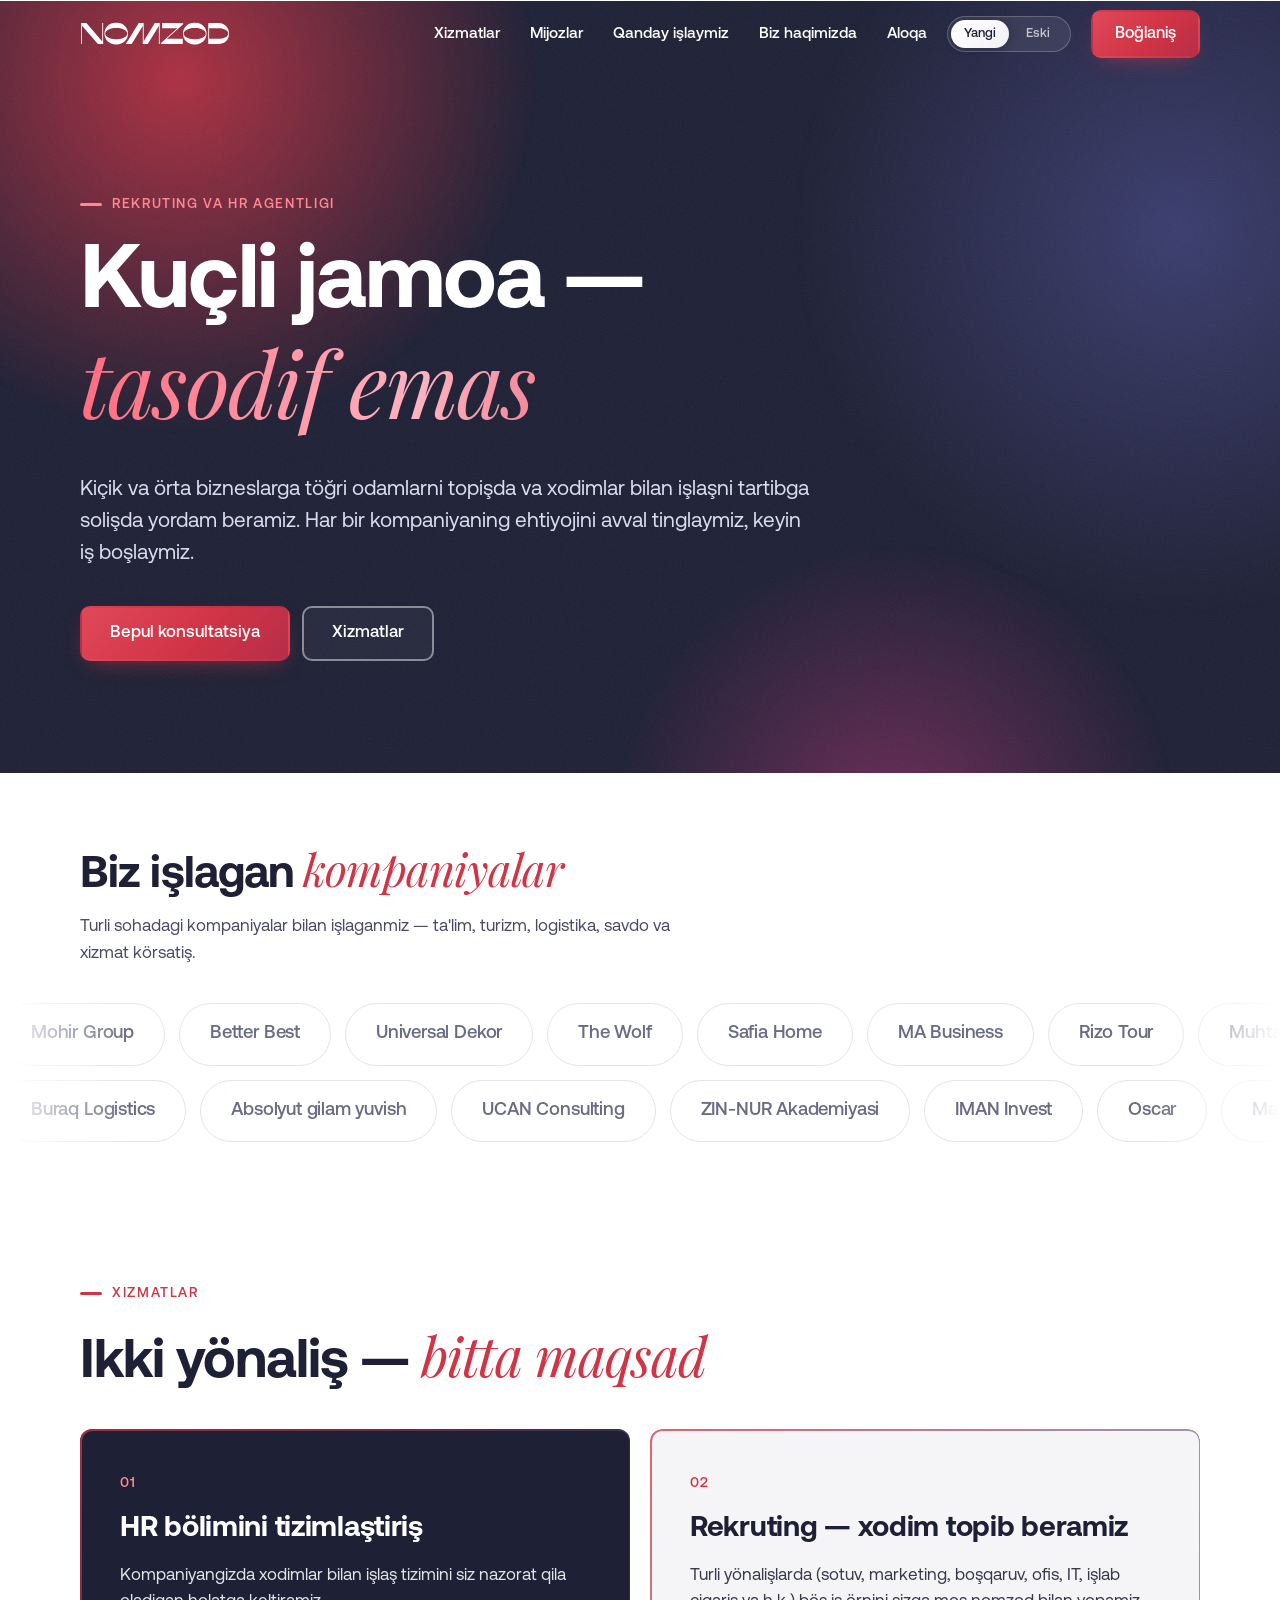
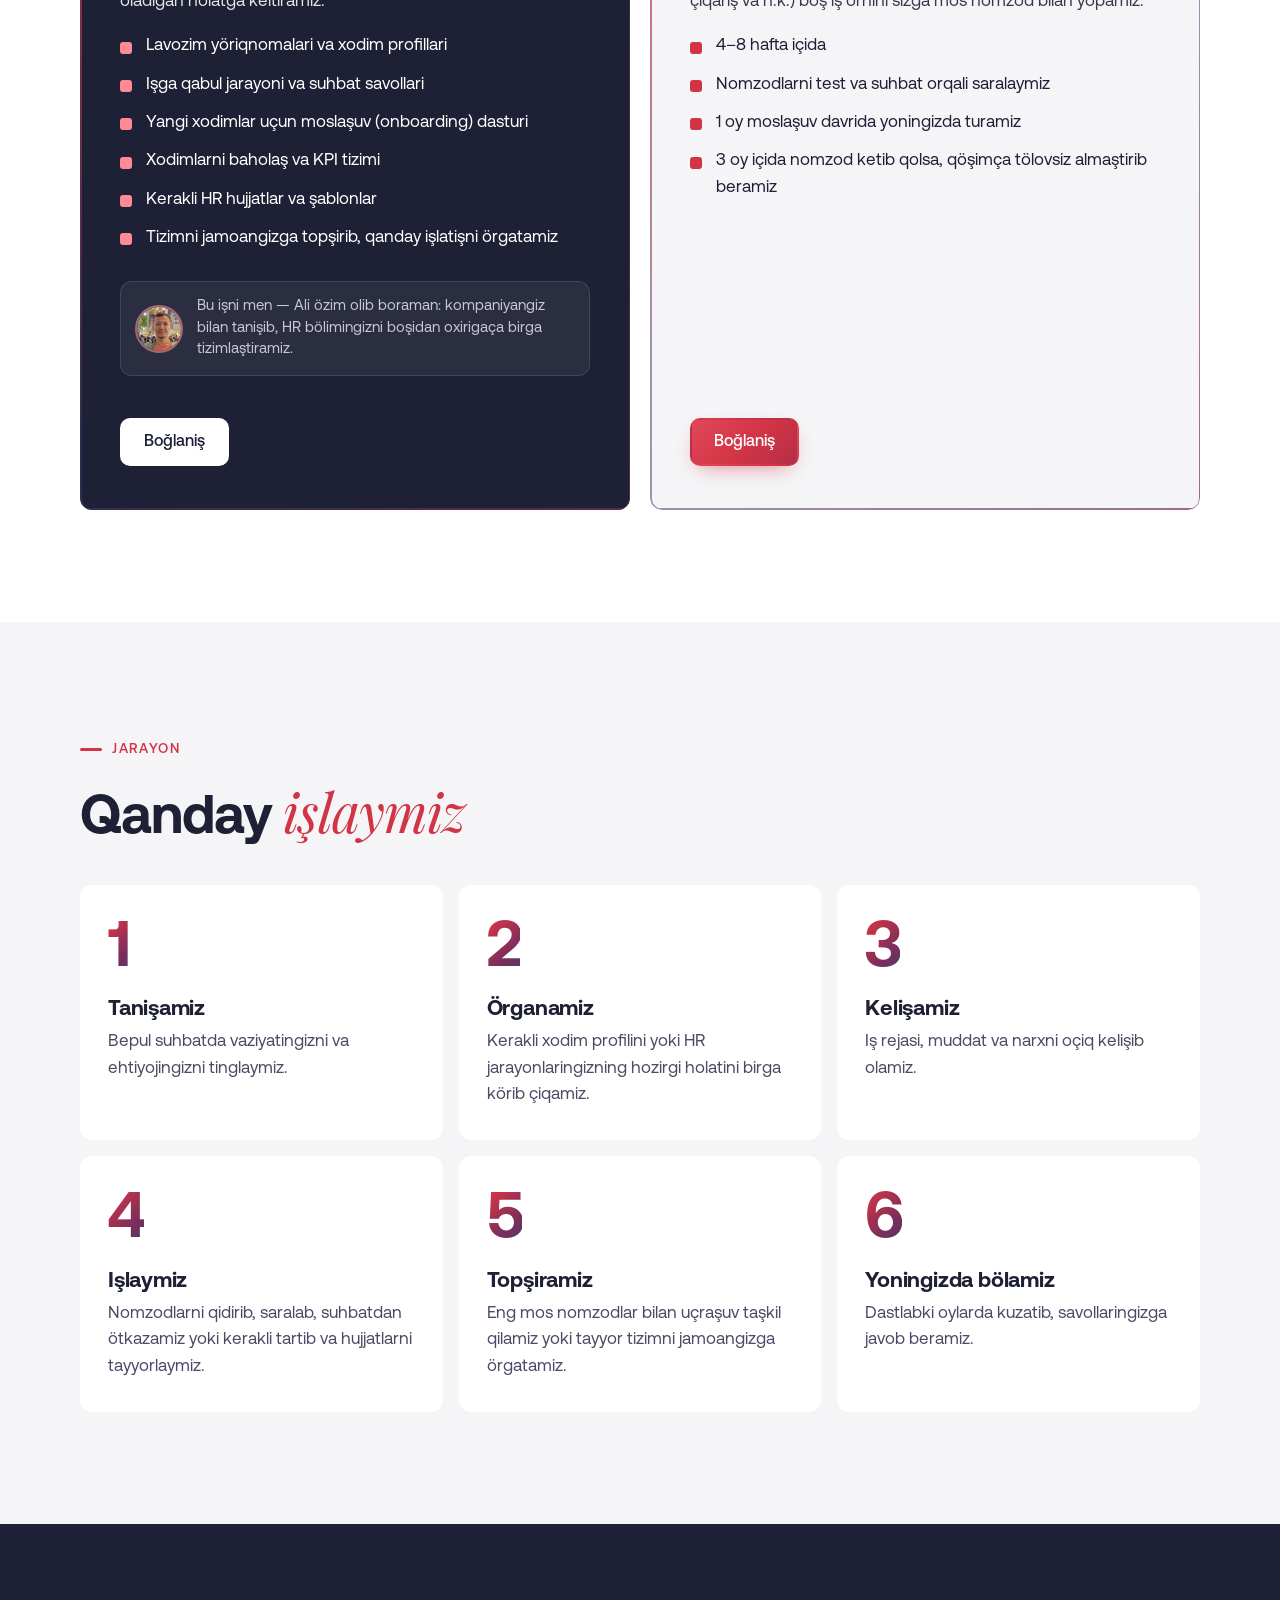
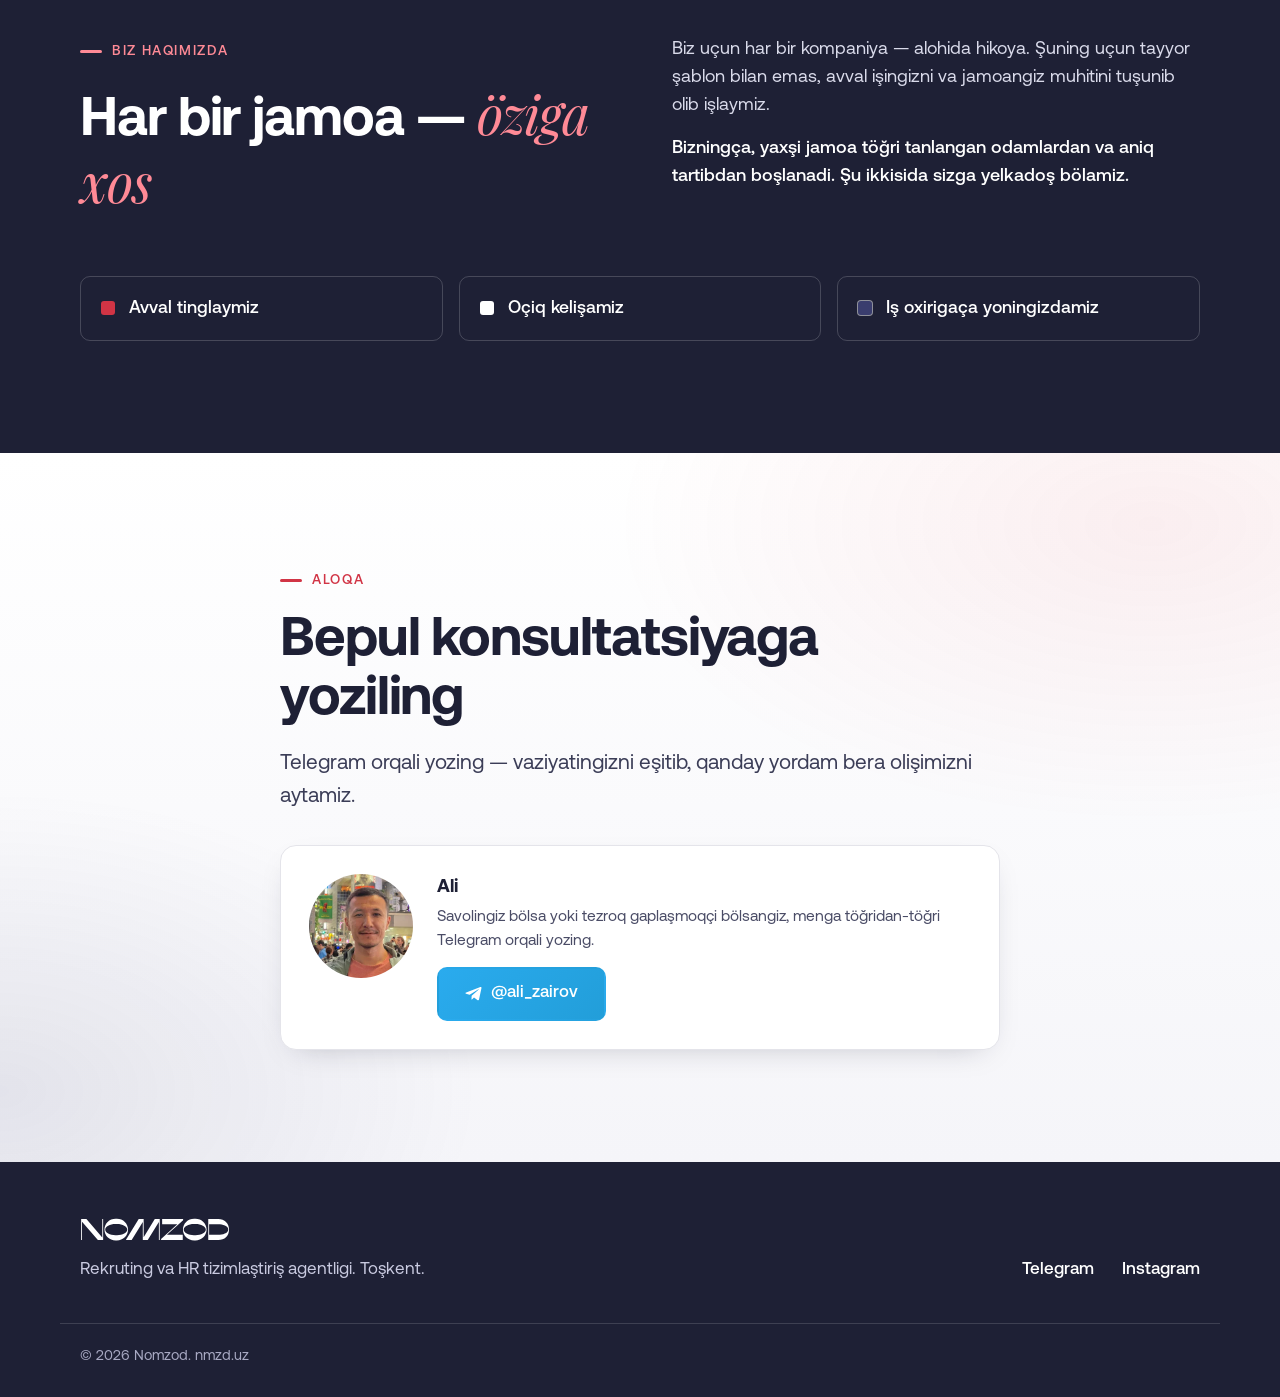
==== Nomzod/index.html @ eed51e8d "Ariza formasini vaqtincha o'chirish, Sheets'dan uzish; aloqa Telegram orqali Co-Authored-By: Claude " ====
<!DOCTYPE html>
<html lang="uz">
<head>
<meta charset="utf-8">
<meta name="viewport" content="width=device-width, initial-scale=1">
<title>Nomzod — Rekruting va HR tizimlashtirish agentligi</title>
<meta name="description" content="Nomzod — Toshkentdagi rekruting va HR agentligi. Kichik va o'rta bizneslarga to'g'ri xodimlarni topishda va HR bo'limini tartibga solishda yordam beramiz.">
<link rel="canonical" href="https://nmzd.uz/">
<meta name="theme-color" content="#1E2035">
<meta property="og:type" content="website">
<meta property="og:locale" content="uz_UZ">
<meta property="og:site_name" content="Nomzod">
<meta property="og:title" content="Nomzod — Rekruting va HR tizimlashtirish agentligi">
<meta property="og:description" content="Kuchli jamoa — tasodif emas. To'g'ri xodimlarni topamiz va HR bo'limingizni tizimlashtiramiz.">
<meta property="og:url" content="https://nmzd.uz/">
<meta property="og:image" content="https://nmzd.uz/assets/og.png">
<meta property="og:image:width" content="1200">
<meta property="og:image:height" content="630">
<meta name="twitter:card" content="summary_large_image">
<meta name="twitter:title" content="Nomzod — Rekruting va HR tizimlashtirish agentligi">
<meta name="twitter:description" content="Kuchli jamoa — tasodif emas. To'g'ri xodimlarni topamiz va HR bo'limingizni tizimlashtiramiz.">
<meta name="twitter:image" content="https://nmzd.uz/assets/og.png">
<link rel="icon" type="image/svg+xml" href="assets/favicon.svg">
<link rel="apple-touch-icon" href="assets/favicon.png">
<link rel="preload" href="assets/fonts/AeonikPro-Regular.woff2" as="font" type="font/woff2" crossorigin>
<link rel="preload" href="assets/fonts/AeonikPro-Bold.woff2" as="font" type="font/woff2" crossorigin>
<link rel="stylesheet" href="assets/style.css?v=9">
<script type="application/ld+json">
{"@context":"https://schema.org","@type":"Organization","name":"Nomzod","url":"https://nmzd.uz","logo":"https://nmzd.uz/assets/favicon.png","description":"Rekruting va HR tizimlashtirish agentligi","sameAs": ["https://www.instagram.com/nomzod.agency", "https://t.me/ali_zairov"],
    "areaServed":{"@type":"City","name":"Toshkent"}}
</script>
</head>
<body>
<a class="skip" href="#asosiy">Asosiy mazmunga o'tish</a>

<header class="header" id="header">
  <div class="container header__in">
    <a class="logo" data-noconv href="#" aria-label="Nomzod — bosh sahifa"><svg viewBox="26 10 498 77" fill="currentColor" role="img" aria-hidden="true"><path d="M32.654 22.0413V83.3945H29.761V13.5615H47.2192L99.8933 74.9148V13.5615H102.786V83.3945H85.3281L32.654 22.0413ZM148.258 12.1649C169.308 12.1649 185.569 28.426 185.569 48.478C185.569 68.6298 169.308 84.891 148.258 84.891H144.467C123.018 84.891 107.057 68.6298 107.057 48.478C107.057 28.426 123.018 12.1649 144.467 12.1649H148.258ZM149.056 67.4327C167.612 67.4327 182.975 58.953 182.975 48.478C182.975 38.1028 167.612 29.6231 149.056 29.6231H143.669C125.014 29.6231 109.65 38.1028 109.65 48.478C109.65 58.953 125.014 67.4327 143.669 67.4327H149.056ZM234.482 83.3945V22.9391L197.571 83.3945H178.117L220.915 13.5615H237.375V73.7177L274.287 13.5615H290.748V83.3945H287.855V22.9391L250.943 83.3945H234.482ZM298.723 13.6613H368.357V17.3525L314.585 65.9363H367.16V83.3945H295.232V79.7034L349.103 31.1195H298.723V13.6613ZM409.025 12.1649C430.075 12.1649 446.336 28.426 446.336 48.478C446.336 68.6298 430.075 84.891 409.025 84.891H405.234C383.785 84.891 367.824 68.6298 367.824 48.478C367.824 28.426 383.785 12.1649 405.234 12.1649H409.025ZM409.823 67.4327C428.379 67.4327 443.742 58.953 443.742 48.478C443.742 38.1028 428.379 29.6231 409.823 29.6231H404.436C385.781 29.6231 370.417 38.1028 370.417 48.478C370.417 58.953 385.781 67.4327 404.436 67.4327H409.823ZM485.158 13.5615C506.008 13.5615 520.872 27.9272 520.872 48.478C520.872 70.5253 506.008 83.3945 485.158 83.3945H451.838V13.5615H485.158ZM454.731 31.0198V65.9363H485.158C499.025 65.9363 518.279 61.3473 518.279 48.3783C518.279 35.6088 499.723 31.0198 485.158 31.0198H454.731Z"/></svg></a>
    <nav class="nav" id="nav" aria-label="Asosiy menyu">
      <a href="#xizmatlar">Xizmatlar</a>
      <a href="#mijozlar">Mijozlar</a>
      <a href="#jarayon">Qanday ishlaymiz</a>
      <a href="#biz-haqimizda">Biz haqimizda</a>
      <a href="#ariza">Aloqa</a>
      <a class="btn btn--red nav__cta" href="#ariza">Bog'lanish</a>
    </nav>
    <button type="button" class="alph" id="alph" data-noconv role="switch" aria-checked="true" aria-label="Yangi alifbo">
      <span class="alph__thumb" aria-hidden="true"></span>
      <span class="alph__opt alph__opt--new">Yangi</span>
      <span class="alph__opt alph__opt--old">Eski</span>
    </button>
    <a class="btn btn--red header__cta" href="#ariza">Bog'lanish</a>
    <button class="burger" data-noconv id="burger" aria-label="Menyuni ochish" aria-expanded="false" aria-controls="nav"><span></span><span></span></button>
  </div>
</header>

<main id="asosiy">
<section class="hero">
  <div class="hero__bg" aria-hidden="true"><i class="blob b1"></i><i class="blob b2"></i><i class="blob b3"></i></div>
  <div class="container hero__in">
    <p class="eyebrow eyebrow--light reveal">Rekruting va HR agentligi</p>
    <h1 class="reveal">Kuchli jamoa — <em>tasodif emas</em></h1>
    <p class="lead reveal">Kichik va o'rta bizneslarga to'g'ri odamlarni topishda va xodimlar bilan ishlashni tartibga solishda yordam beramiz. Har bir kompaniyaning ehtiyojini avval tinglaymiz, keyin ish boshlaymiz.</p>
    <div class="actions reveal">
      <a class="btn btn--red btn--lg" href="#ariza">Bepul konsultatsiya</a>
      <a class="btn btn--ghost btn--lg" href="#xizmatlar">Xizmatlar</a>
    </div>
  </div>
</section>

<section class="clients" id="mijozlar" aria-labelledby="clients-h">
  <div class="container clients__head">
    <h2 id="clients-h" class="reveal">Biz ishlagan <em>kompaniyalar</em></h2>
    <p class="clients__sub reveal">Turli sohadagi kompaniyalar bilan ishlaganmiz — ta'lim, turizm, logistika, savdo va xizmat ko'rsatish.</p>
  </div>
  <div class="marquee" id="marquee" data-noconv>
    <ul class="marquee__row"><li>Mohir Group</li><li>Better Best</li><li>Universal Dekor</li><li>The Wolf</li><li>Safia Home</li><li>MA Business</li><li>Rizo Tour</li><li>Muhtasham Travel</li><li>Risola Travel</li></ul>
    <ul class="marquee__row marquee__row--rev"><li>Buraq Logistics</li><li>Absolyut gilam yuvish</li><li>UCAN Consulting</li><li>ZIN-NUR Akademiyasi</li><li>IMAN Invest</li><li>Oscar</li><li>Maab Academy</li><li>Najot Ta'lim</li></ul>
  </div>
</section>

<section class="section" id="xizmatlar">
  <div class="container">
    <p class="eyebrow reveal">Xizmatlar</p>
    <h2 class="reveal">Ikki yo'nalish — <em>bitta maqsad</em></h2>
    <div class="cards">
      <article class="card card--navy reveal">
        <span class="card__tag">01</span>
        <h3>HR bo'limini tizimlashtirish</h3>
        <p>Kompaniyangizda xodimlar bilan ishlash tizimini siz nazorat qila oladigan holatga keltiramiz.</p>
        <ul class="list">
          <li>Lavozim yo'riqnomalari va xodim profillari</li>
          <li>Ishga qabul jarayoni va suhbat savollari</li>
          <li>Yangi xodimlar uchun moslashuv (onboarding) dasturi</li>
          <li>Xodimlarni baholash va KPI tizimi</li>
          <li>Kerakli HR hujjatlar va shablonlar</li>
          <li>Tizimni jamoangizga topshirib, qanday ishlatishni o'rgatamiz</li>
        </ul>
        <div class="owner">
          <picture><source srcset="assets/ali.webp" type="image/webp"><img src="assets/ali.jpg" alt="Ali" width="48" height="48" loading="lazy"></picture>
          <p>Bu ishni men — Ali o'zim olib boraman: kompaniyangiz bilan tanishib, HR bo'limingizni boshidan oxirigacha birga tizimlashtiramiz.</p>
        </div>
        <a class="btn btn--white" href="#ariza" data-service="HR tizimlashtirish">Bog'lanish</a>
      </article>
      <article class="card reveal">
        <span class="card__tag">02</span>
        <h3>Rekruting — xodim topib beramiz</h3>
        <p>Turli yo'nalishlarda (sotuv, marketing, boshqaruv, ofis, IT, ishlab chiqarish va h.k.) bo'sh ish o'rnini sizga mos nomzod bilan yopamiz.</p>
        <ul class="list">
          <li>4–8 hafta ichida</li>
          <li>Nomzodlarni test va suhbat orqali saralaymiz</li>
          <li>1 oy moslashuv davrida yoningizda turamiz</li>
          <li>3 oy ichida nomzod ketib qolsa, qo'shimcha to'lovsiz almashtirib beramiz</li>
        </ul>
        <a class="btn btn--red" href="#ariza" data-service="Rekruting">Bog'lanish</a>
      </article>
    </div>
  </div>
</section>

<section class="section section--gray" id="jarayon">
  <div class="container">
    <p class="eyebrow reveal">Jarayon</p>
    <h2 class="reveal">Qanday <em>ishlaymiz</em></h2>
    <ol class="steps">
      <li class="reveal"><span class="num">1</span><h3>Tanishamiz</h3><p>Bepul suhbatda vaziyatingizni va ehtiyojingizni tinglaymiz.</p></li>
      <li class="reveal"><span class="num">2</span><h3>O'rganamiz</h3><p>Kerakli xodim profilini yoki HR jarayonlaringizning hozirgi holatini birga ko'rib chiqamiz.</p></li>
      <li class="reveal"><span class="num">3</span><h3>Kelishamiz</h3><p>Ish rejasi, muddat va narxni ochiq kelishib olamiz.</p></li>
      <li class="reveal"><span class="num">4</span><h3>Ishlaymiz</h3><p>Nomzodlarni qidirib, saralab, suhbatdan o'tkazamiz yoki kerakli tartib va hujjatlarni tayyorlaymiz.</p></li>
      <li class="reveal"><span class="num">5</span><h3>Topshiramiz</h3><p>Eng mos nomzodlar bilan uchrashuv tashkil qilamiz yoki tayyor tizimni jamoangizga o'rgatamiz.</p></li>
      <li class="reveal"><span class="num">6</span><h3>Yoningizda bo'lamiz</h3><p>Dastlabki oylarda kuzatib, savollaringizga javob beramiz.</p></li>
    </ol>
  </div>
</section>

<section class="section section--navy" id="biz-haqimizda">
  <div class="container about">
    <div>
      <p class="eyebrow eyebrow--light reveal">Biz haqimizda</p>
      <h2 class="reveal">Har bir jamoa — <em>o'ziga xos</em></h2>
    </div>
    <div class="about__text reveal">
      <p>Biz uchun har bir kompaniya — alohida hikoya. Shuning uchun tayyor shablon bilan emas, avval ishingizni va jamoangiz muhitini tushunib olib ishlaymiz.</p>
      <p>Bizningcha, yaxshi jamoa to'g'ri tanlangan odamlardan va aniq tartibdan boshlanadi. Shu ikkisida sizga yelkadosh bo'lamiz.</p>
    </div>
    <ul class="points">
      <li class="reveal"><span></span>Avval tinglaymiz</li>
      <li class="reveal"><span></span>Ochiq kelishamiz</li>
      <li class="reveal"><span></span>Ish oxirigacha yoningizdamiz</li>
    </ul>
  </div>
</section>

<section class="section" id="ariza">
  <div class="container form-wrap form-wrap--tg">
    <div class="form-intro reveal">
      <p class="eyebrow">Aloqa</p>
      <h2>Bepul konsultatsiyaga yoziling</h2>
      <p class="lead">Telegram orqali yozing — vaziyatingizni eshitib, qanday yordam bera olishimizni aytamiz.</p>
      <div class="contact-card">
        <picture><source srcset="assets/ali.webp" type="image/webp"><img src="assets/ali.jpg" alt="Ali" width="88" height="88" loading="lazy"></picture>
        <div>
          <p class="contact-card__name">Ali</p>
          <p class="contact-card__text">Savolingiz bo'lsa yoki tezroq gaplashmoqchi bo'lsangiz, menga to'g'ridan-to'g'ri Telegram orqali yozing.</p>
          <a class="btn btn--tg" href="https://t.me/ali_zairov" target="_blank" rel="noopener"><svg viewBox="0 0 24 24" width="18" height="18" aria-hidden="true" fill="currentColor"><path d="M21.9 4.3 18.7 19.4c-.2 1.1-.9 1.3-1.8.8l-4.9-3.6-2.4 2.3c-.3.3-.5.5-1 .5l.3-5 9.1-8.2c.4-.4-.1-.6-.6-.2L6.2 13 1.4 11.5c-1-.3-1.1-1 .2-1.5L20.5 2.8c.9-.3 1.7.2 1.4 1.5Z"/></svg><span data-noconv>@ali_zairov</span></a>
        </div>
      </div>
    </div>
    <!-- Ariza formasi vaqtincha o'chirilgan (keyin qayta yoqiladi: hidden ni olib tashlang) -->
    <div class="form-card reveal" hidden>
      <form id="form" novalidate>
        <div class="field">
          <label for="f-name">Ismingiz <span aria-hidden="true">*</span></label>
          <input id="f-name" name="name" type="text" autocomplete="name" required>
          <small class="err" data-for="name"></small>
        </div>
        <div class="field">
          <label for="f-phone">Telefon raqam <span aria-hidden="true">*</span></label>
          <input id="f-phone" name="phone" type="tel" inputmode="tel" autocomplete="tel" value="+998 " required>
          <small class="err" data-for="phone"></small>
        </div>
        <div class="field">
          <label for="f-company">Kompaniya nomi</label>
          <input id="f-company" name="company" type="text" autocomplete="organization">
        </div>
        <fieldset class="field pills">
          <legend>Xizmat turi</legend>
          <label><input type="radio" name="service" value="HR tizimlashtirish" checked><span>HR tizimlashtirish</span></label>
          <label><input type="radio" name="service" value="Rekruting"><span>Rekruting</span></label>
          <label><input type="radio" name="service" value="Ikkalasi"><span>Ikkalasi</span></label>
        </fieldset>
        <div class="field">
          <label for="f-comment">Izoh</label>
          <textarea id="f-comment" name="comment" rows="4" placeholder="Qanday xodim kerak yoki qaysi HR masala bor?"></textarea>
        </div>
        <div class="hp" aria-hidden="true"><label>Website <input type="text" name="website" tabindex="-1" autocomplete="off"></label></div>
        <button class="btn btn--red btn--lg btn--block" type="submit" id="submit"><span class="btn__t">Ariza yuborish</span><span class="spinner" aria-hidden="true"></span></button>
        <p class="form-error" id="form-error" role="alert" hidden>Xatolik yuz berdi. Iltimos, qayta urinib ko'ring.</p>
        <p class="note">Tugmani bosish orqali ma'lumotlaringizni qayta ishlashga rozilik bildirasiz.</p>
      </form>
      <div class="success" id="success" hidden tabindex="-1">
        <div class="success__ico" aria-hidden="true"><svg viewBox="0 0 24 24" width="28" height="28" fill="none" stroke="currentColor" stroke-width="3" stroke-linecap="round" stroke-linejoin="round"><path d="M5 12.5l4.5 4.5L19 7.5"/></svg></div>
        <h3>Rahmat!</h3>
        <p>Arizangiz qabul qilindi. Tez orada bog'lanamiz.</p>
      </div>
    </div>
  </div>
</section>
</main>

<footer class="footer">
  <div class="container footer__in">
    <div class="footer__brand">
      <a class="logo logo--white" href="#" aria-label="Nomzod"><svg viewBox="26 10 498 77" fill="currentColor" role="img" aria-hidden="true"><path d="M32.654 22.0413V83.3945H29.761V13.5615H47.2192L99.8933 74.9148V13.5615H102.786V83.3945H85.3281L32.654 22.0413ZM148.258 12.1649C169.308 12.1649 185.569 28.426 185.569 48.478C185.569 68.6298 169.308 84.891 148.258 84.891H144.467C123.018 84.891 107.057 68.6298 107.057 48.478C107.057 28.426 123.018 12.1649 144.467 12.1649H148.258ZM149.056 67.4327C167.612 67.4327 182.975 58.953 182.975 48.478C182.975 38.1028 167.612 29.6231 149.056 29.6231H143.669C125.014 29.6231 109.65 38.1028 109.65 48.478C109.65 58.953 125.014 67.4327 143.669 67.4327H149.056ZM234.482 83.3945V22.9391L197.571 83.3945H178.117L220.915 13.5615H237.375V73.7177L274.287 13.5615H290.748V83.3945H287.855V22.9391L250.943 83.3945H234.482ZM298.723 13.6613H368.357V17.3525L314.585 65.9363H367.16V83.3945H295.232V79.7034L349.103 31.1195H298.723V13.6613ZM409.025 12.1649C430.075 12.1649 446.336 28.426 446.336 48.478C446.336 68.6298 430.075 84.891 409.025 84.891H405.234C383.785 84.891 367.824 68.6298 367.824 48.478C367.824 28.426 383.785 12.1649 405.234 12.1649H409.025ZM409.823 67.4327C428.379 67.4327 443.742 58.953 443.742 48.478C443.742 38.1028 428.379 29.6231 409.823 29.6231H404.436C385.781 29.6231 370.417 38.1028 370.417 48.478C370.417 58.953 385.781 67.4327 404.436 67.4327H409.823ZM485.158 13.5615C506.008 13.5615 520.872 27.9272 520.872 48.478C520.872 70.5253 506.008 83.3945 485.158 83.3945H451.838V13.5615H485.158ZM454.731 31.0198V65.9363H485.158C499.025 65.9363 518.279 61.3473 518.279 48.3783C518.279 35.6088 499.723 31.0198 485.158 31.0198H454.731Z"/></svg></a>
      <p>Rekruting va HR tizimlashtirish agentligi. Toshkent.</p>
    </div>
    <div class="footer__links">
      <a href="https://t.me/ali_zairov" target="_blank" rel="noopener">Telegram</a>
      <a href="https://www.instagram.com/nomzod.agency" target="_blank" rel="noopener">Instagram</a>
    </div>
  </div>
  <div class="container footer__bot">© 2026 Nomzod. nmzd.uz</div>
</footer>

<script src="assets/config.js?v=9" defer></script>
<script src="assets/main.js?v=9" defer></script>
<script src="assets/alphabet.js?v=9" defer></script>
</body>
</html>
---- Nomzod/assets/style.css ----
@font-face{font-family:"Aeonik";src:url(fonts/AeonikPro-Regular.woff2) format("woff2");font-weight:400;font-style:normal;font-display:swap}
@font-face{font-family:"Aeonik";src:url(fonts/AeonikPro-Medium.woff2) format("woff2");font-weight:500;font-style:normal;font-display:swap}
@font-face{font-family:"Aeonik";src:url(fonts/AeonikPro-Bold.woff2) format("woff2");font-weight:700;font-style:normal;font-display:swap}
@font-face{font-family:"Playfair Display";src:url(fonts/PlayfairDisplay-Italic.woff2) format("woff2");font-weight:400 900;font-style:italic;font-display:swap}

:root{--red:#D13445;--red-d:#B33746;--navy:#1E2035;--indigo:#3A3D6E;--gray:#F5F5F7;--line:#E4E4EA;--r:10px;--hh:68px}
*,*::before,*::after{box-sizing:border-box}
html{scroll-behavior:smooth;scroll-padding-top:calc(var(--hh) + 12px);-webkit-text-size-adjust:100%}
body{margin:0;font-family:"Aeonik",system-ui,-apple-system,"Segoe UI",Roboto,sans-serif;font-size:17px;line-height:1.55;color:var(--navy);background:#fff;overflow-x:hidden}
img,svg{display:block;max-width:100%}
a{color:inherit}
h1,h2,h3{margin:0;line-height:1.08;letter-spacing:-.02em;font-weight:700}
h1{font-size:clamp(2.6rem,9vw,5.6rem)}
h2{font-size:clamp(2rem,5.5vw,3.4rem);margin-bottom:2.2rem}
h3{font-size:1.35rem;letter-spacing:-.01em}
em{font-family:"Playfair Display",Georgia,serif;font-style:italic;font-weight:400;color:var(--red)}
p{margin:0}
:focus-visible{outline:3px solid var(--indigo);outline-offset:3px;border-radius:4px}
.section--navy :focus-visible,.footer :focus-visible,.card--navy :focus-visible{outline-color:#fff}
.container{width:100%;max-width:1160px;margin:0 auto;padding:0 20px}
.skip{position:absolute;left:-999px;top:8px;background:var(--navy);color:#fff;padding:8px 14px;border-radius:8px;z-index:100}
.skip:focus{left:8px}

/* buttons */
.btn{display:inline-flex;align-items:center;justify-content:center;gap:8px;font:inherit;font-weight:500;font-size:1rem;line-height:1;padding:14px 22px;border-radius:var(--r);border:2px solid transparent;cursor:pointer;text-decoration:none;transition:background .2s,color .2s,border-color .2s,transform .2s}
.btn:active{transform:translateY(1px)}
.btn{position:relative;overflow:hidden;isolation:isolate}
.btn::after{content:"";position:absolute;inset:0;z-index:-1;background:linear-gradient(105deg,transparent 35%,rgba(255,255,255,.28) 50%,transparent 65%);transform:translateX(-120%);transition:transform .8s ease}
.btn:hover::after{transform:translateX(120%)}
.btn--red{background:linear-gradient(135deg,#E0485A,var(--red) 55%,#B52E49);color:#fff;box-shadow:0 8px 22px -10px rgba(209,52,69,.7)}.btn--red:hover{background:linear-gradient(135deg,#D13445,var(--red-d) 60%,#A02844)}
.btn--ghost{border-color:rgba(255,255,255,.45);color:#fff;background:rgba(255,255,255,.04)}.btn--ghost:hover{background:#fff;color:var(--navy);border-color:#fff}
.btn--outline{border-color:var(--navy);color:var(--navy);background:transparent}.btn--outline:hover{background:var(--navy);color:#fff}
.btn--white{background:#fff;color:var(--navy)}.btn--white:hover{background:var(--gray)}
.btn--lg{padding:17px 28px;font-size:1.05rem}
.btn--block{width:100%}

/* header */
.header{position:sticky;top:0;z-index:50;margin-bottom:calc(var(--hh) * -1);background:transparent;border-bottom:1px solid transparent;transition:background .3s,border-color .3s,box-shadow .3s}
.header.is-stuck{background:rgba(255,255,255,.92);backdrop-filter:blur(12px);-webkit-backdrop-filter:blur(12px);border-color:var(--line)}
.header__in{height:var(--hh);display:flex;align-items:center;gap:20px}
.logo{display:block;color:#fff;width:132px;flex:none;transition:color .3s}
.header.is-stuck .logo{color:var(--navy)}
.logo--white{color:#fff}
.logo svg{width:100%;height:auto}
.nav{position:absolute;top:var(--hh);left:0;right:0;background:#fff;border-bottom:1px solid var(--line);padding:8px 20px 20px;display:none;flex-direction:column;color:var(--navy)}
.nav.open{display:flex}
.nav a:not(.btn){padding:14px 0;text-decoration:none;font-weight:500;border-bottom:1px solid var(--line)}
.nav a:not(.btn):hover{color:var(--red)}
.nav__cta{margin-top:16px}
.header__cta{display:none;margin-left:auto}
.burger{margin-left:auto;width:44px;height:44px;border:0;background:none;cursor:pointer;position:relative;border-radius:8px}
.burger span{position:absolute;left:11px;right:11px;height:2px;background:#fff;transition:transform .25s,top .25s,background .3s}
.header.is-stuck .burger span,.header.menu-open .burger span{background:var(--navy)}
.header.menu-open{background:#fff}
.header.menu-open .logo{color:var(--navy)}
.burger span:first-child{top:18px}.burger span:last-child{top:25px}
.burger[aria-expanded=true] span:first-child{top:21px;transform:rotate(45deg)}
.burger[aria-expanded=true] span:last-child{top:21px;transform:rotate(-45deg)}
@media(min-width:960px){
  .logo{width:150px}
  .burger{display:none}
  .nav{position:static;display:flex;flex-direction:row;align-items:center;gap:30px;margin-left:auto;padding:0;border:0;background:none;color:#fff;transition:color .3s}
  .header.is-stuck .nav{color:var(--navy)}
  .nav a:not(.btn){padding:6px 0;border:0;font-size:.97rem}
  .nav a:not(.btn):hover{color:#FF8A96}
  .header.is-stuck .nav a:not(.btn):hover{color:var(--red)}
  .nav__cta{display:none}
  .header__cta{display:inline-flex}
  .header__cta{margin-left:0}
}
@media(max-width:959px){.header__cta{display:none}}

/* hero */
.hero{position:relative;overflow:hidden;background:var(--navy);color:#fff;padding:calc(var(--hh) + 72px) 0 80px}
.hero::after{content:"";position:absolute;inset:0;z-index:1;pointer-events:none;opacity:.07;background-image:url("data:image/svg+xml,%3Csvg xmlns='http://www.w3.org/2000/svg' width='220' height='220'%3E%3Cfilter id='n'%3E%3CfeTurbulence type='fractalNoise' baseFrequency='.85' numOctaves='2' stitchTiles='stitch'/%3E%3C/filter%3E%3Crect width='100%25' height='100%25' filter='url(%23n)'/%3E%3C/svg%3E")}
.hero__bg{position:absolute;inset:0;z-index:0;overflow:hidden}
.blob{position:absolute;border-radius:50%;opacity:.75;will-change:transform;background:radial-gradient(closest-side,var(--c) 0%,color-mix(in srgb,var(--c) 55%,transparent) 45%,transparent 100%)}
.b1{width:56vmax;height:56vmax;left:-14vmax;top:-22vmax;--c:#D13445;opacity:.8;animation:drift1 24s ease-in-out infinite alternate}
.b2{width:60vmax;height:60vmax;right:-22vmax;top:-12vmax;--c:#3A3D6E;opacity:1;animation:drift2 28s ease-in-out infinite alternate}
.b3{width:44vmax;height:44vmax;right:8vmax;bottom:-26vmax;--c:#7A2E5C;opacity:.85;animation:drift3 30s ease-in-out infinite alternate}
@keyframes drift1{to{transform:translate(18vmax,12vmax) scale(1.15)}}
@keyframes drift2{to{transform:translate(-14vmax,16vmax) scale(.9)}}
@keyframes drift3{to{transform:translate(-20vmax,-8vmax) scale(1.2)}}
.hero__in{position:relative;z-index:2;max-width:1160px}
.eyebrow{display:inline-flex;align-items:center;gap:10px;font-size:.85rem;font-weight:500;letter-spacing:.12em;text-transform:uppercase;color:var(--red);margin-bottom:22px}
.eyebrow::before{content:"";width:22px;height:3px;background:currentColor;border-radius:2px}
.eyebrow--light{color:#FF8A96}
.hero h1{max-width:12ch;margin-bottom:28px}
.hero em{background:linear-gradient(100deg,#FF6B7D 0%,#FFB3C1 30%,#E0485A 55%,#FF8FA3 80%,#FF6B7D 100%);background-size:250% 100%;-webkit-background-clip:text;background-clip:text;-webkit-text-fill-color:transparent;color:#FF6B7D;animation:shimmer 14s linear infinite;padding-right:.08em}
@keyframes shimmer{to{background-position:-250% 0}}
.lead{font-size:clamp(1.05rem,2.4vw,1.3rem);line-height:1.55;max-width:46rem;color:#3b3d57}
.hero .lead{color:#dcdcee}
.actions{display:flex;flex-wrap:wrap;gap:12px;margin-top:36px}
@media(min-width:960px){.hero{padding:calc(var(--hh) + 120px) 0 112px}.hero h1{max-width:14ch}}

/* clients */
.clients{padding:72px 0 24px;overflow:hidden}
.clients__head h2{margin-bottom:14px;font-size:clamp(1.8rem,4.5vw,2.8rem)}
.clients__sub{max-width:40rem;color:#4a4c66;margin-bottom:36px}
.marquee{display:grid;gap:14px;-webkit-mask-image:linear-gradient(90deg,transparent,#000 10%,#000 90%,transparent);mask-image:linear-gradient(90deg,transparent,#000 10%,#000 90%,transparent)}
.marquee__row{list-style:none;margin:0;padding:0;display:flex;width:max-content;animation:marquee 60s linear infinite}
.marquee__row--rev{animation-direction:reverse;animation-duration:70s}
.marquee:hover .marquee__row{animation-play-state:paused}
.marquee__row li{flex:none;margin-right:14px;padding:16px 30px;border:1px solid var(--line);border-radius:999px;font-weight:500;font-size:1.15rem;letter-spacing:-.01em;color:#6a6c86;white-space:nowrap;background:#fff;transition:color .25s,border-color .25s}
.marquee__row li:hover{color:var(--navy);border-color:#C9CAD6}
@keyframes marquee{to{transform:translateX(-50%)}}
@media(prefers-reduced-motion:reduce){
  .marquee{-webkit-mask-image:none;mask-image:none}
  .marquee__row{width:auto;flex-wrap:wrap;animation:none;gap:10px 0}
  .marquee__row li[aria-hidden]{display:none}
}

/* sections */
.section{padding:72px 0}
.section--gray{background:var(--gray)}
.section--navy{background:var(--navy);color:#fff}
@media(min-width:960px){.section{padding:112px 0}}

/* cards */
.cards{display:grid;gap:16px}
.card{position:relative;background:var(--gray);border-radius:12px;padding:28px 24px;display:flex;flex-direction:column;gap:18px;isolation:isolate;overflow:hidden}
.card::before{content:"";position:absolute;inset:0;border-radius:inherit;padding:1.5px;background:linear-gradient(135deg,rgba(209,52,69,.75),rgba(58,61,110,.5) 50%,rgba(122,46,92,.7));-webkit-mask:linear-gradient(#000 0 0) content-box,linear-gradient(#000 0 0);-webkit-mask-composite:xor;mask:linear-gradient(#000 0 0) content-box exclude,linear-gradient(#000 0 0);pointer-events:none;z-index:-1}
.card::after{content:"";position:absolute;inset:0;z-index:-1;pointer-events:none;opacity:0;transition:opacity .4s;background:radial-gradient(420px circle at var(--mx,50%) var(--my,50%),rgba(209,52,69,.14),transparent 60%)}
.card--navy::after{background:radial-gradient(420px circle at var(--mx,50%) var(--my,50%),rgba(255,138,150,.2),transparent 60%)}
.card:hover::after{opacity:1}
.card--navy{background:var(--navy);color:#fff}
.card__tag{font-size:.9rem;font-weight:500;color:var(--red);letter-spacing:.1em}
.card--navy .card__tag{color:#FF8A96}
.card p{color:inherit;opacity:.88}
.list{list-style:none;margin:0 0 8px;padding:0;display:grid;gap:12px}
.list li{position:relative;padding-left:26px}
.list li::before{content:"";position:absolute;left:0;top:.5em;width:12px;height:12px;border-radius:3px;background:var(--red)}
.card--navy .list li::before{background:#FF8A96}
.card .btn{align-self:flex-start;margin-top:auto}
@media(min-width:960px){.cards{grid-template-columns:1fr 1fr;gap:20px}.card{padding:44px 40px}.card h3{font-size:1.8rem}}

/* steps */
.steps{list-style:none;margin:0;padding:0;display:grid;gap:12px}
.steps li{background:#fff;border-radius:12px;padding:26px 24px}
.num{display:block;font-size:4rem;line-height:1.05;font-weight:700;letter-spacing:-.04em;color:var(--red);background:linear-gradient(135deg,#D13445 10%,#7A2E5C 60%,#3A3D6E 100%);-webkit-background-clip:text;background-clip:text;-webkit-text-fill-color:transparent;margin-bottom:14px;width:max-content}
.steps h3{margin-bottom:8px}
.steps p{color:#4a4c66}
@media(min-width:700px){.steps{grid-template-columns:1fr 1fr}}
@media(min-width:960px){.steps{grid-template-columns:repeat(3,1fr);gap:16px}.steps li{padding:32px 28px}}

/* about */
.about{display:grid;gap:28px}
.about h2{margin-bottom:0}
.section--navy em{color:#FF8A96}
.about__text{display:grid;gap:16px;font-size:1.12rem;color:#d9daea}
.about__text p:last-child{color:#fff;font-weight:500}
.points{list-style:none;margin:12px 0 0;padding:0;display:grid;gap:10px}
.points li{display:flex;align-items:center;gap:14px;padding:18px 20px;border:1px solid rgba(255,255,255,.18);border-radius:var(--r);font-weight:500;font-size:1.1rem}
.points span{width:14px;height:14px;border-radius:3px;background:var(--red);flex:none}
.points li:nth-child(2) span{background:#fff}
.points li:nth-child(3) span{background:var(--indigo);box-shadow:0 0 0 1px rgba(255,255,255,.5)}
@media(min-width:960px){
  .about{grid-template-columns:1fr 1fr;gap:32px 64px;align-items:start}
  .points{grid-column:1/-1;grid-template-columns:repeat(3,1fr);gap:16px;margin-top:24px}
}

/* form */
.section#ariza{background:radial-gradient(900px 500px at 90% 10%,rgba(209,52,69,.08),transparent 60%),radial-gradient(800px 500px at 0% 90%,rgba(58,61,110,.1),transparent 60%),linear-gradient(180deg,#fff,#F5F5F9)}
.form-wrap{display:grid;gap:36px}
.form-intro h2{margin-bottom:18px}
.form-card{background:#fff;border:1px solid var(--line);border-radius:12px;padding:24px 20px;box-shadow:0 18px 50px -24px rgba(30,32,53,.25)}
.field{display:grid;gap:7px;margin:0 0 18px;border:0;padding:0;min-width:0}
.field label,.field legend{font-weight:500;font-size:.95rem;padding:0}
.field label span{color:var(--red)}
input[type=text],input[type=tel],textarea{width:100%;font:inherit;font-size:1rem;color:var(--navy);padding:14px 14px;border:1.5px solid #C9CAD6;border-radius:var(--r);background:#fff;transition:border-color .2s,box-shadow .2s}
textarea{resize:vertical;min-height:110px}
input::placeholder,textarea::placeholder{color:#757790}
input[type=text]:focus,input[type=tel]:focus,textarea:focus{outline:none;border-color:var(--indigo);box-shadow:0 0 0 3px rgba(58,61,110,.2)}
.field.invalid input{border-color:var(--red)}
.err{color:#B02A3A;font-size:.85rem;min-height:0}
.err:empty{display:none}
.pills{display:flex;flex-wrap:wrap;gap:8px}
.pills legend{width:100%;margin-bottom:7px;float:none}
.pills label{position:relative;display:block}
.pills input{position:absolute;opacity:0;inset:0;width:100%;height:100%;margin:0;cursor:pointer}
.pills span{display:block;padding:11px 18px;border:1.5px solid #C9CAD6;border-radius:999px;font-size:.95rem;transition:all .2s;color:var(--navy);font-weight:400}
.pills label span{color:var(--navy)}
.pills input:checked+span{background:var(--navy);border-color:var(--navy);color:#fff!important}
.pills input:focus-visible+span{outline:3px solid var(--indigo);outline-offset:2px}
.hp{position:absolute;left:-9999px;width:1px;height:1px;overflow:hidden}
.note{font-size:.85rem;color:#5d5f78;margin-top:14px;line-height:1.45}
.form-error{margin-top:14px;color:#B02A3A;font-weight:500}
.btn[disabled]{opacity:.85;cursor:progress}
.spinner{display:none;width:18px;height:18px;border:2.5px solid rgba(255,255,255,.4);border-top-color:#fff;border-radius:50%;animation:spin .7s linear infinite}
.is-loading .spinner{display:block}
@keyframes spin{to{transform:rotate(360deg)}}
.success{text-align:center;padding:36px 8px}
.success:focus{outline:none}
.success__ico{width:64px;height:64px;border-radius:50%;background:var(--red);color:#fff;display:grid;place-items:center;margin:0 auto 20px}
.success h3{font-size:2rem;margin-bottom:8px}
@media(min-width:960px){.form-wrap{grid-template-columns:1fr 1.1fr;gap:72px;align-items:start}.form-card{padding:40px}}

/* footer */
.footer{background:var(--navy);color:#fff;padding:56px 0 28px}
.footer__in{display:grid;gap:28px}
.footer__brand{display:grid;gap:16px}
.footer .logo{width:150px}
.footer__brand p{color:#c9cae0}
.footer__links{display:flex;flex-wrap:wrap;gap:12px 28px;align-items:center}
.footer__links a{text-decoration:none;font-weight:500}
.footer__links a:hover{color:#FF8A96}
.phone{color:#c9cae0}
.footer__bot{margin-top:40px;padding-top:22px;border-top:1px solid rgba(255,255,255,.14);color:#a9aac4;font-size:.9rem}
@media(min-width:960px){.footer__in{grid-template-columns:1fr auto;align-items:end}}

/* reveal */
.js .reveal{opacity:0;transform:translateY(22px);transition:opacity .7s ease,transform .7s ease}
.js .reveal.in{opacity:1;transform:none}
@media(prefers-reduced-motion:reduce){
  html{scroll-behavior:auto}
  .js .reveal{opacity:1;transform:none;transition:none}
  .blob,.hero em,.btn::after{animation:none!important}
  .hero em{background-position:0 0}
  .btn::after{transition:none}
}

/* alifbo switch */
.alph{--w:58px;position:relative;display:inline-grid;grid-template-columns:var(--w) var(--w);align-items:center;flex:none;margin-left:auto;height:36px;padding:3px;border-radius:999px;border:1px solid rgba(255,255,255,.22);background:rgba(255,255,255,.08);backdrop-filter:blur(8px);-webkit-backdrop-filter:blur(8px);cursor:pointer;font:inherit;transition:border-color .3s,background .3s}
.alph__thumb{position:absolute;top:3px;left:3px;width:var(--w);height:28px;border-radius:999px;background:linear-gradient(135deg,#fff,#f1f1f6);box-shadow:0 2px 8px rgba(0,0,0,.25);transition:transform .35s cubic-bezier(.65,0,.35,1),background .3s}
.alph__opt{position:relative;z-index:1;text-align:center;font-size:.8rem;font-weight:500;letter-spacing:.01em;color:rgba(255,255,255,.7);transition:color .3s;user-select:none}
html[data-alifbo=new] .alph__opt--new,html:not([data-alifbo]) .alph__opt--new,html[data-alifbo=old] .alph__opt--old{color:var(--navy)}
html[data-alifbo=old] .alph__thumb{transform:translateX(var(--w))}
.alph:hover{border-color:rgba(255,255,255,.4)}
.alph:focus-visible{outline:2px solid #FF8A96;outline-offset:3px}
.header.is-stuck .alph,.header.menu-open .alph{border-color:var(--line);background:#F1F1F5}
.header.is-stuck .alph__opt,.header.menu-open .alph__opt{color:#7a7c93}
.header.is-stuck .alph__thumb,.header.menu-open .alph__thumb{background:var(--navy);box-shadow:0 2px 8px rgba(30,32,53,.3)}
html[data-alifbo=new] .header.is-stuck .alph__opt--new,html[data-alifbo=old] .header.is-stuck .alph__opt--old,
html[data-alifbo=new] .header.menu-open .alph__opt--new,html[data-alifbo=old] .header.menu-open .alph__opt--old{color:#fff}
.alph + .header__cta + .burger{margin-left:0}
@media(min-width:960px){.alph{margin-left:0}}
@media(prefers-reduced-motion:reduce){.alph__thumb{transition:none}}

/* Ali: HR kartadagi muallif va aloqa kartasi */
.owner{display:flex;gap:14px;align-items:center;margin:4px 0 24px;padding:14px;border-radius:12px;background:rgba(255,255,255,.06);border:1px solid rgba(255,255,255,.12)}
.owner img{width:48px;height:48px;border-radius:50%;object-fit:cover;flex:none;border:2px solid rgba(255,138,150,.6)}
.owner p{margin:0;font-size:.93rem;line-height:1.45;color:#dcdcee}
.contact-card{display:flex;gap:18px;align-items:flex-start;margin-top:32px;padding:22px;border-radius:16px;background:#fff;border:1px solid var(--line);box-shadow:0 10px 30px -18px rgba(30,32,53,.35)}
.contact-card img{width:88px;height:88px;border-radius:50%;object-fit:cover;flex:none}
.contact-card__name{margin:0 0 4px;font-weight:700;font-size:1.15rem;color:var(--navy)}
.contact-card__text{margin:0 0 14px;color:#4a4c66;line-height:1.5;font-size:.97rem}
.btn--tg{background:linear-gradient(135deg,#2AABEE,#229ED9);color:#fff;gap:8px;display:inline-flex;align-items:center}
.btn--tg:hover{filter:brightness(1.06)}
@media(max-width:480px){.contact-card{flex-direction:column}.contact-card img{width:72px;height:72px}}
.owner picture,.contact-card picture{flex:none;display:block;line-height:0}
.owner picture img,.contact-card picture img{aspect-ratio:1/1;max-width:none}

/* forma o'chirilgan paytdagi Telegram aloqa bo'limi */
.form-wrap--tg{max-width:760px;margin:0 auto;display:block;text-align:left}
.form-wrap--tg .contact-card{padding:28px;gap:24px}
.form-wrap--tg .contact-card img{width:104px;height:104px}
.form-wrap--tg .btn--tg{padding:16px 26px;font-size:1.05rem}
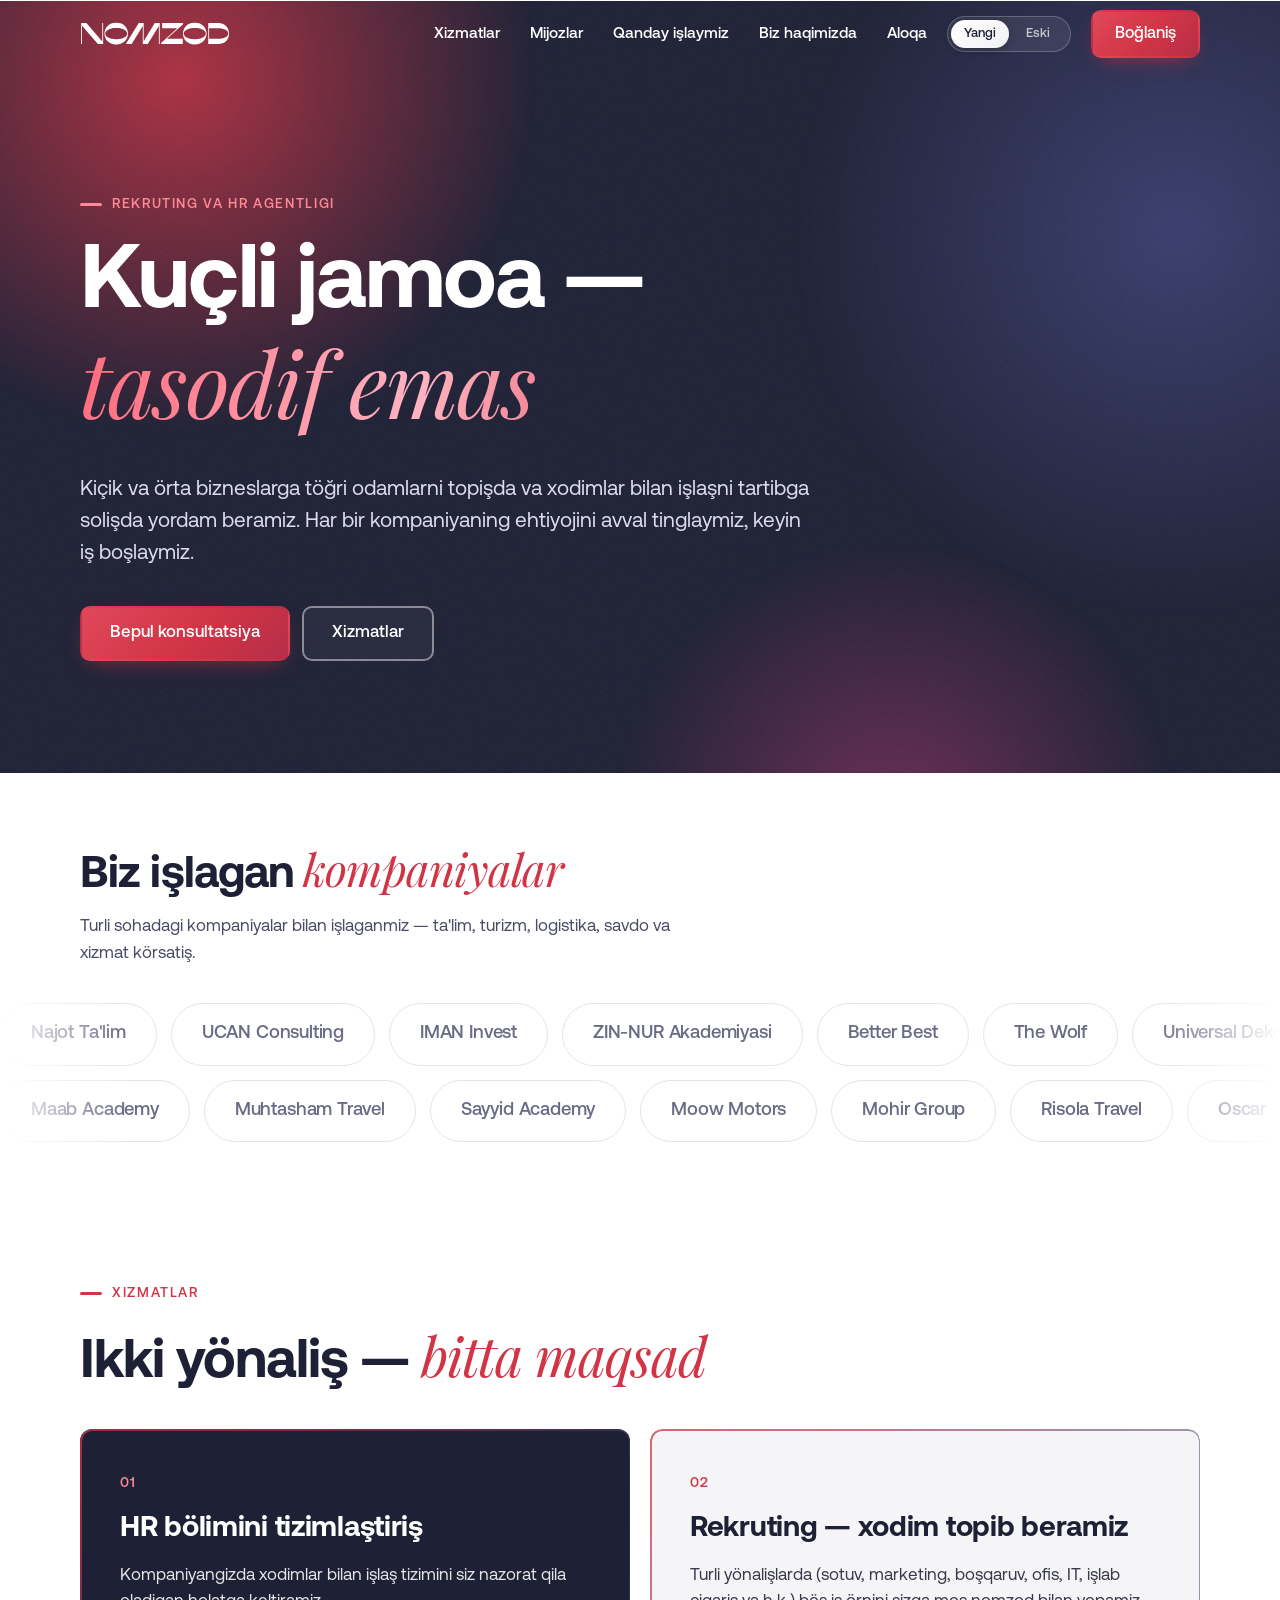
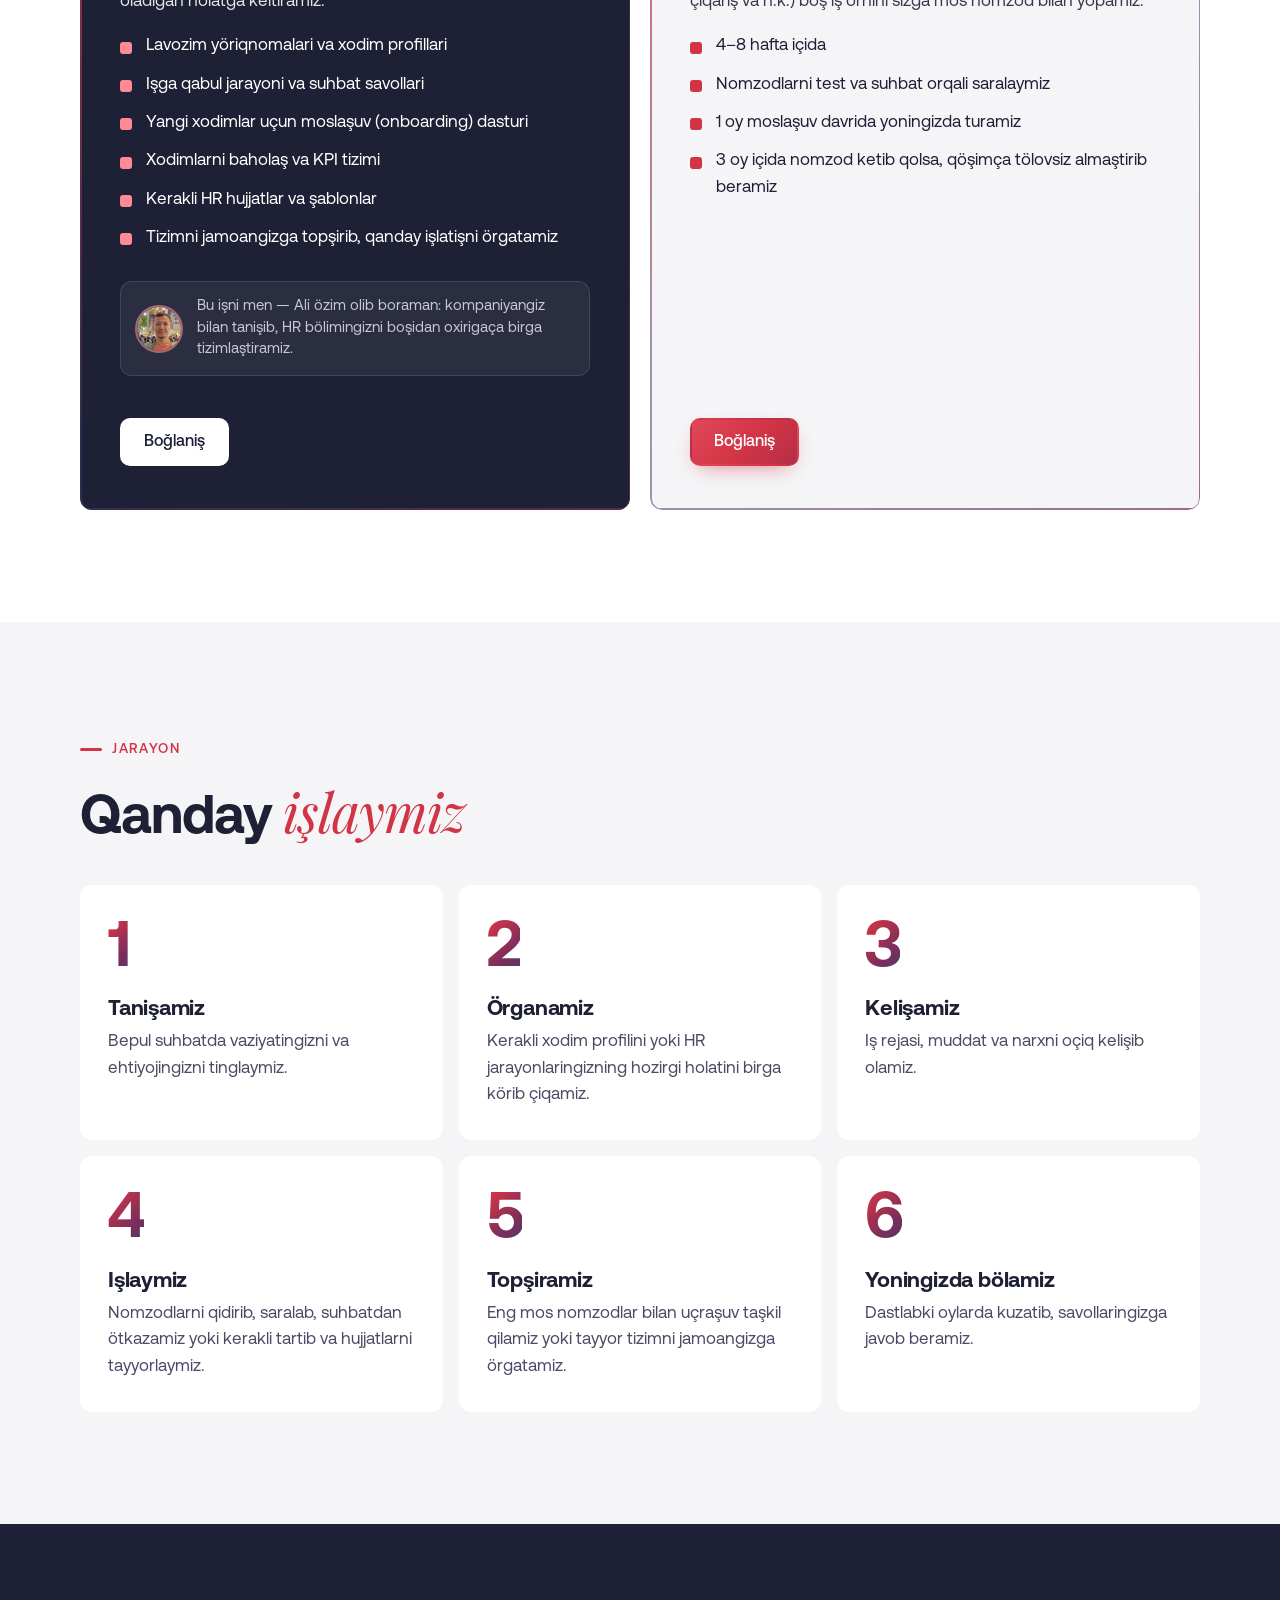
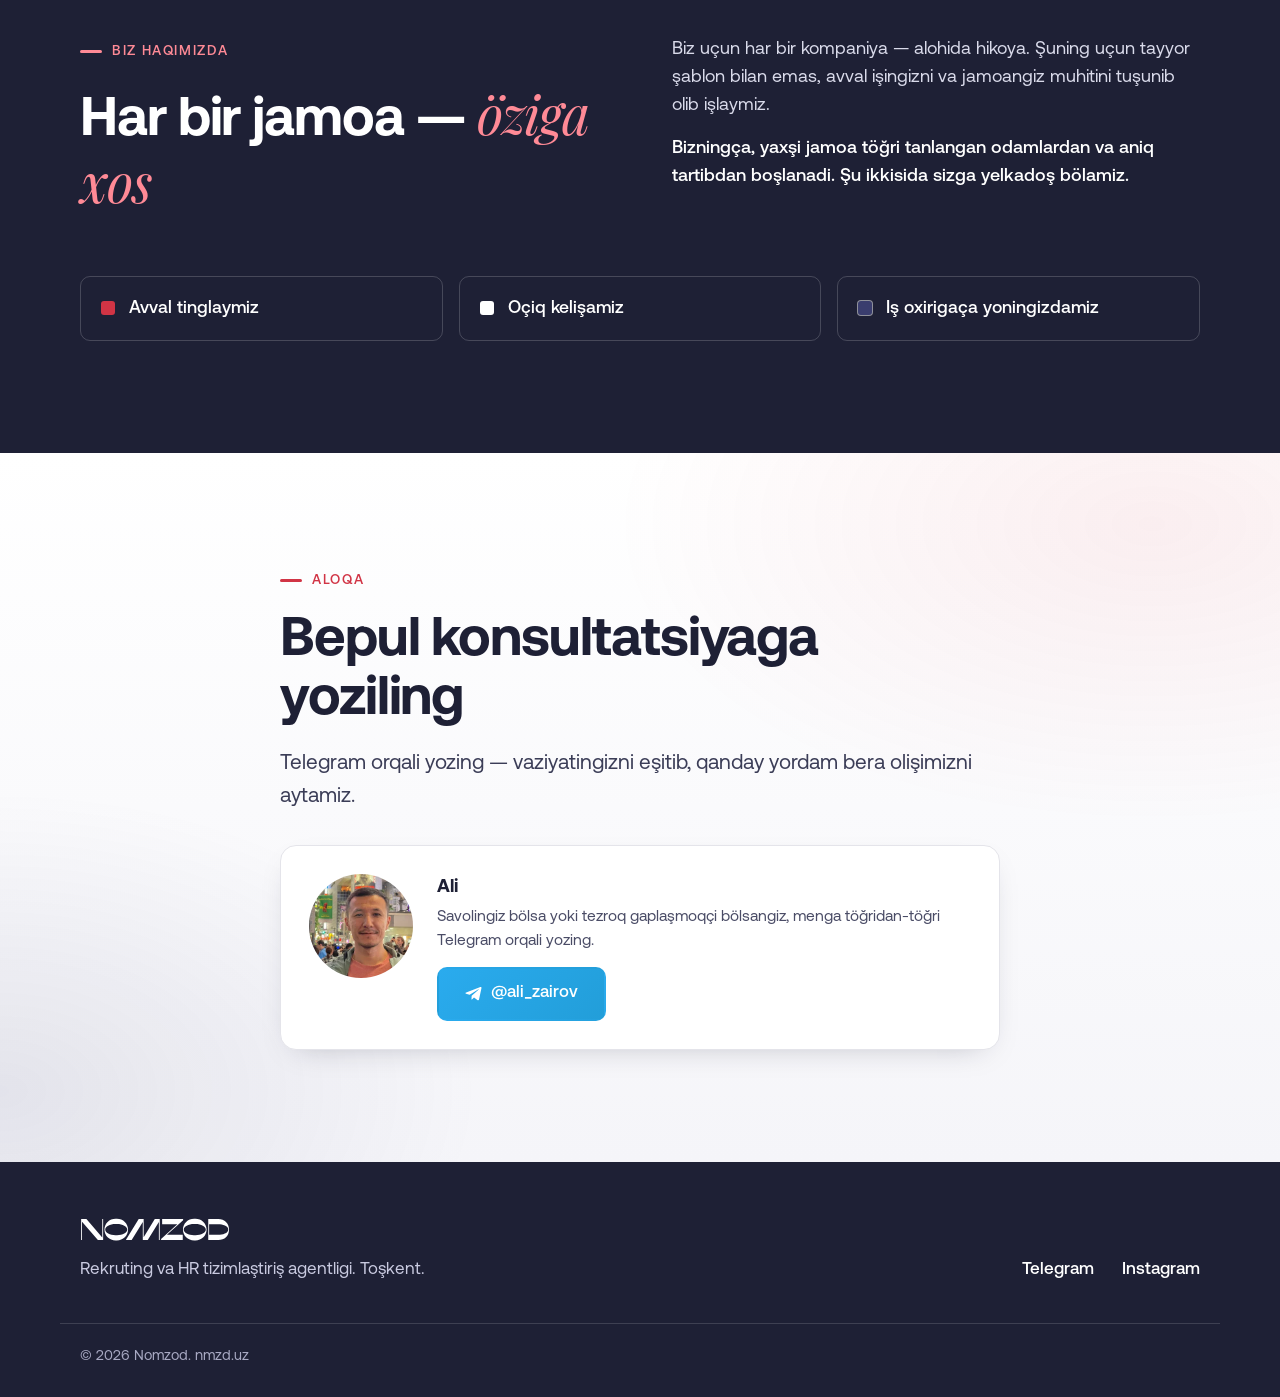
==== commit 89ac27bc: "Mijozlar ro'yxatini yangilash (faqat muvaffaqiyatli hamkorliklar) Co-Authored-By: Claude Opus 5.5 <n" ====
--- a/Nomzod/index.html
+++ b/Nomzod/index.html
@@ -74,8 +74,8 @@
     <p class="clients__sub reveal">Turli sohadagi kompaniyalar bilan ishlaganmiz — ta'lim, turizm, logistika, savdo va xizmat ko'rsatish.</p>
   </div>
   <div class="marquee" id="marquee" data-noconv>
-    <ul class="marquee__row"><li>Mohir Group</li><li>Better Best</li><li>Universal Dekor</li><li>The Wolf</li><li>Safia Home</li><li>MA Business</li><li>Rizo Tour</li><li>Muhtasham Travel</li><li>Risola Travel</li></ul>
-    <ul class="marquee__row marquee__row--rev"><li>Buraq Logistics</li><li>Absolyut gilam yuvish</li><li>UCAN Consulting</li><li>ZIN-NUR Akademiyasi</li><li>IMAN Invest</li><li>Oscar</li><li>Maab Academy</li><li>Najot Ta'lim</li></ul>
+    <ul class="marquee__row"><li>Najot Ta'lim</li><li>UCAN Consulting</li><li>IMAN Invest</li><li>ZIN-NUR Akademiyasi</li><li>Better Best</li><li>The Wolf</li><li>Universal Dekor</li><li>Safia Home</li><li>MA Business</li><li>Buraq Logistics</li></ul>
+    <ul class="marquee__row marquee__row--rev"><li>Maab Academy</li><li>Muhtasham Travel</li><li>Sayyid Academy</li><li>Moow Motors</li><li>Mohir Group</li><li>Risola Travel</li><li>Oscar</li><li>Aberno Group</li><li>SAG</li></ul>
   </div>
 </section>
 
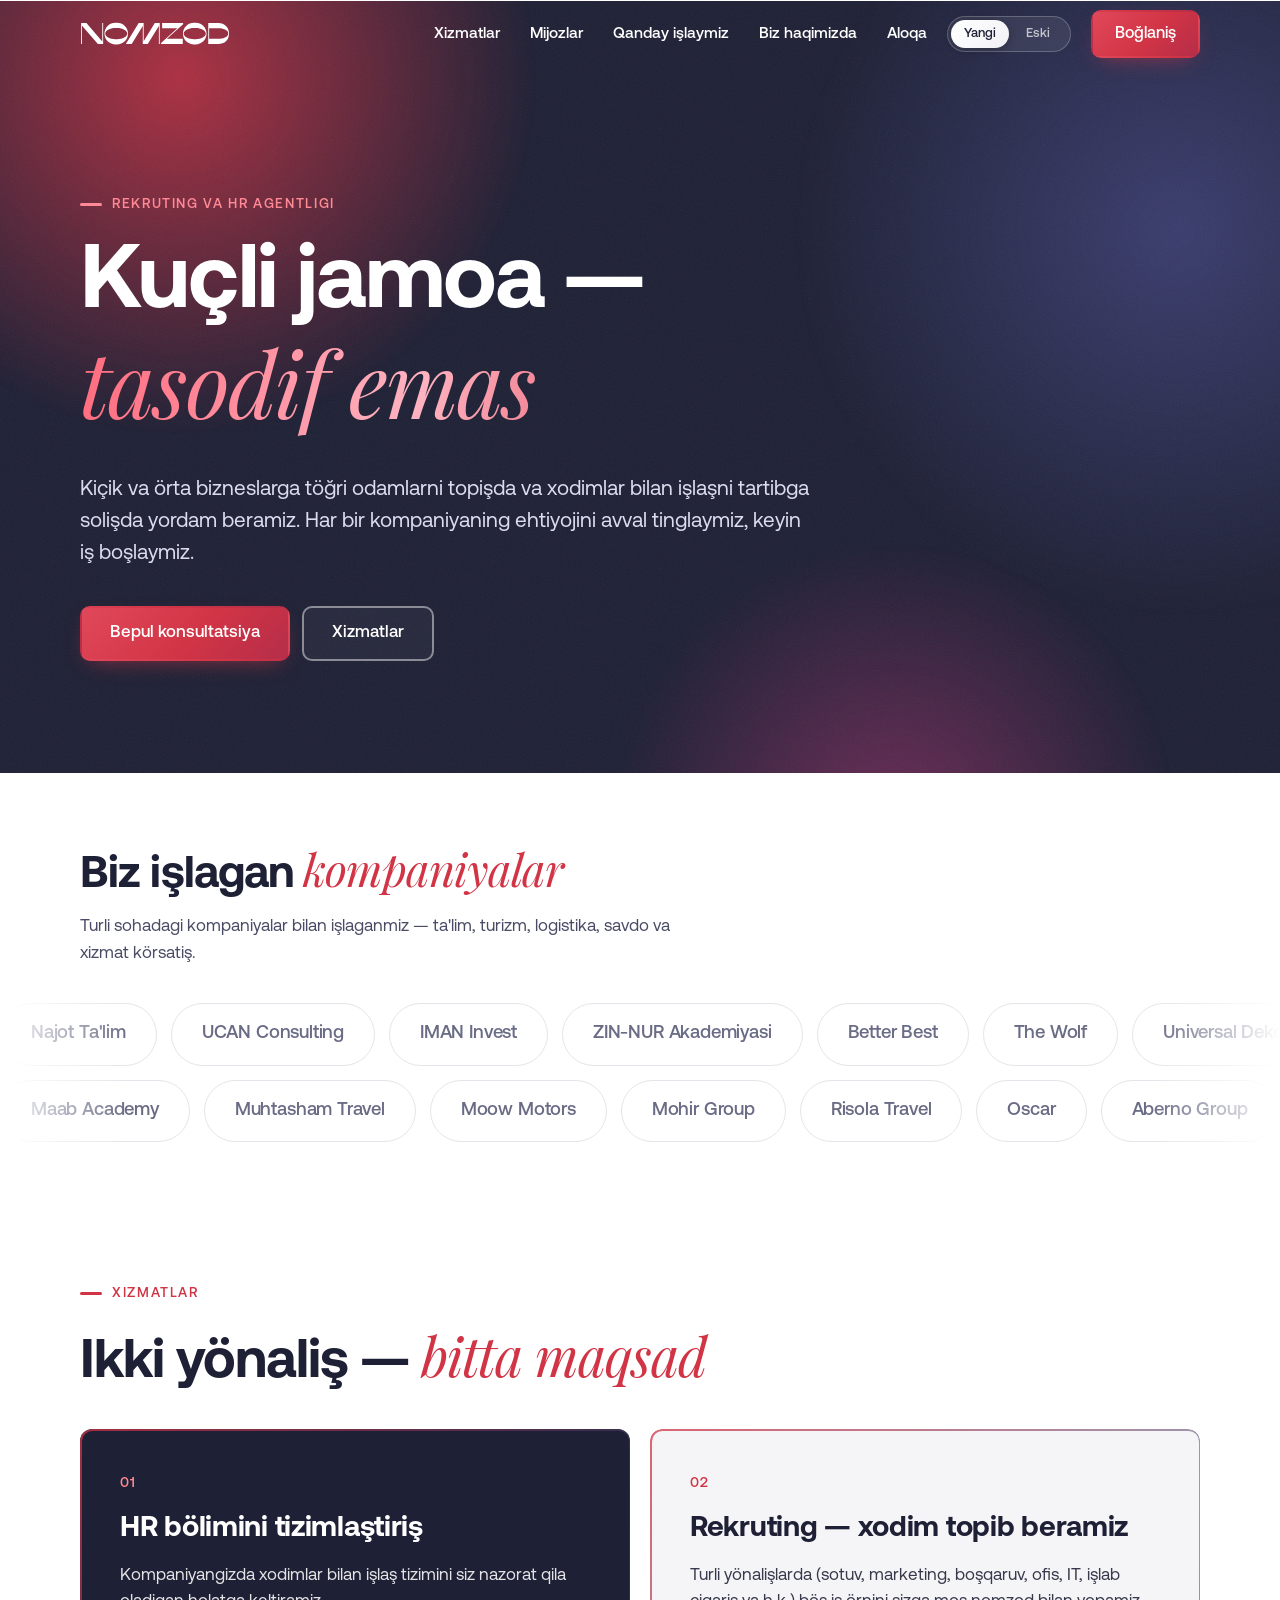
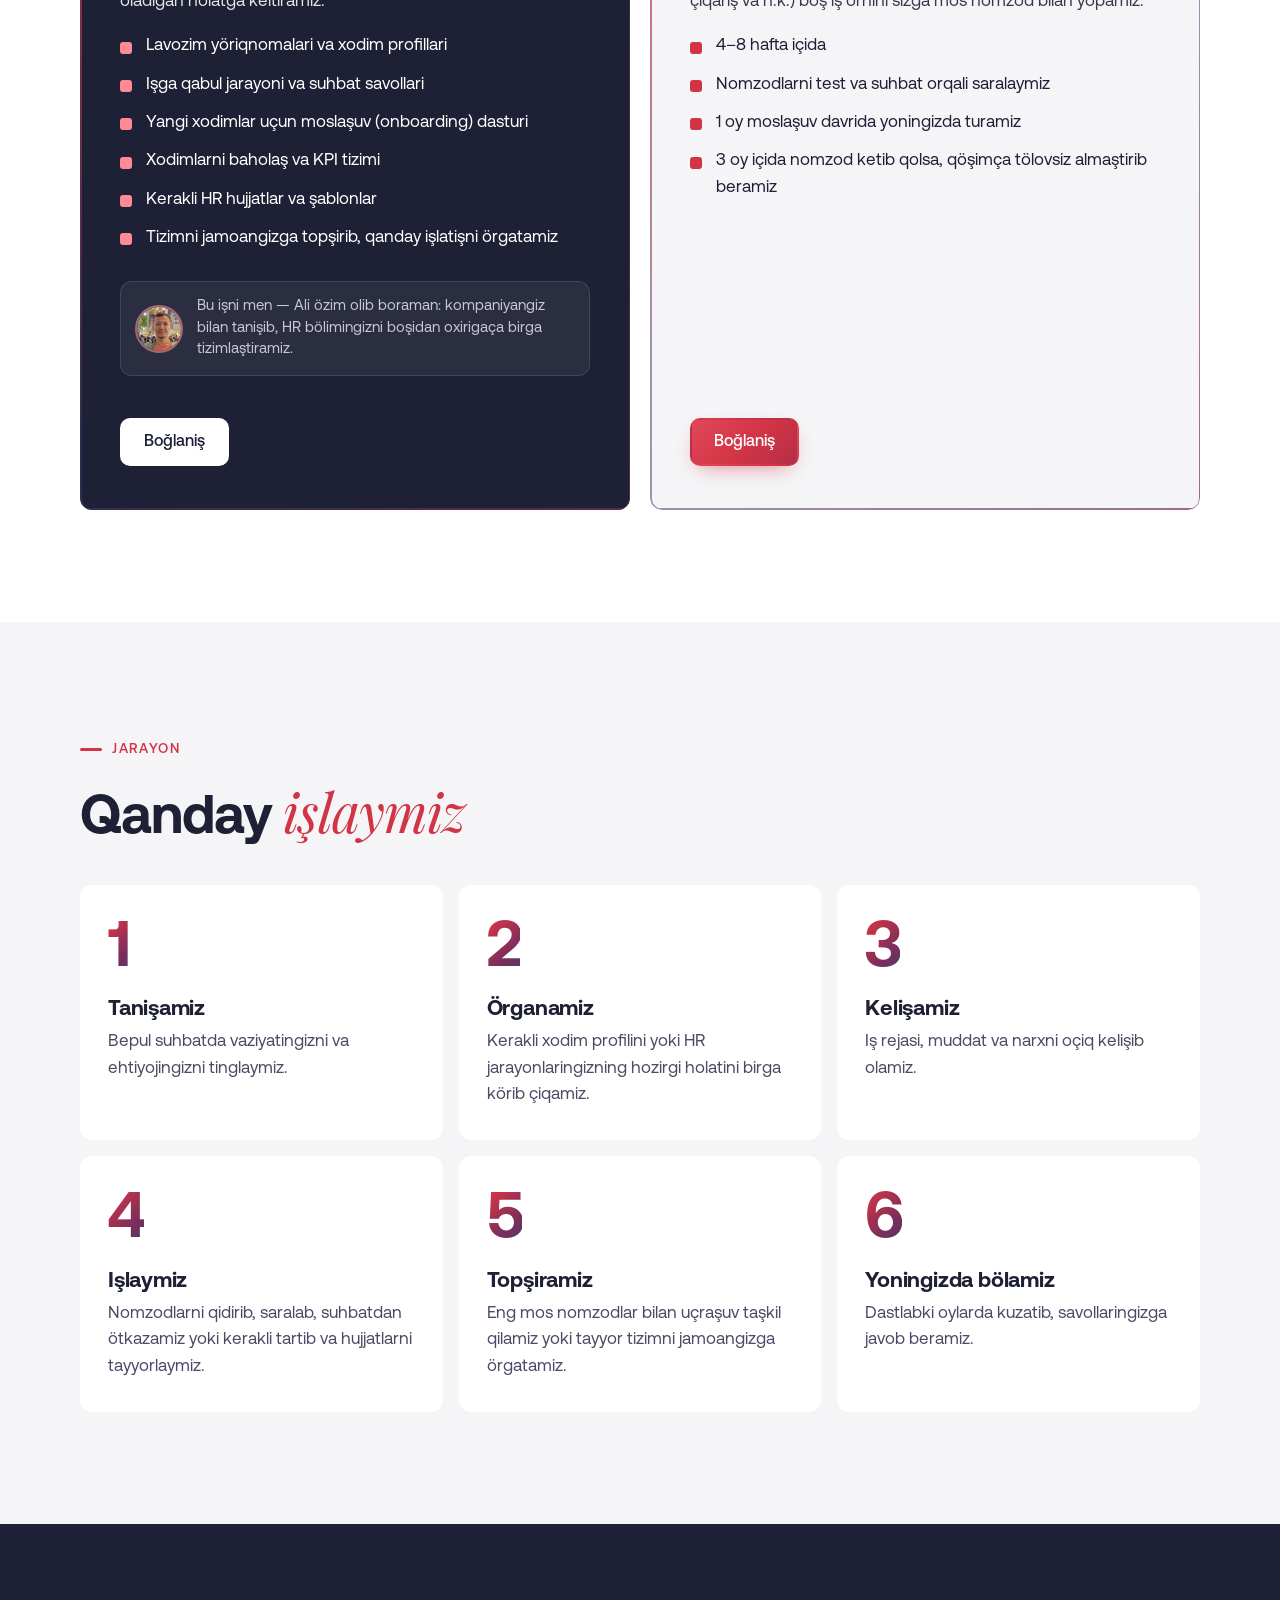
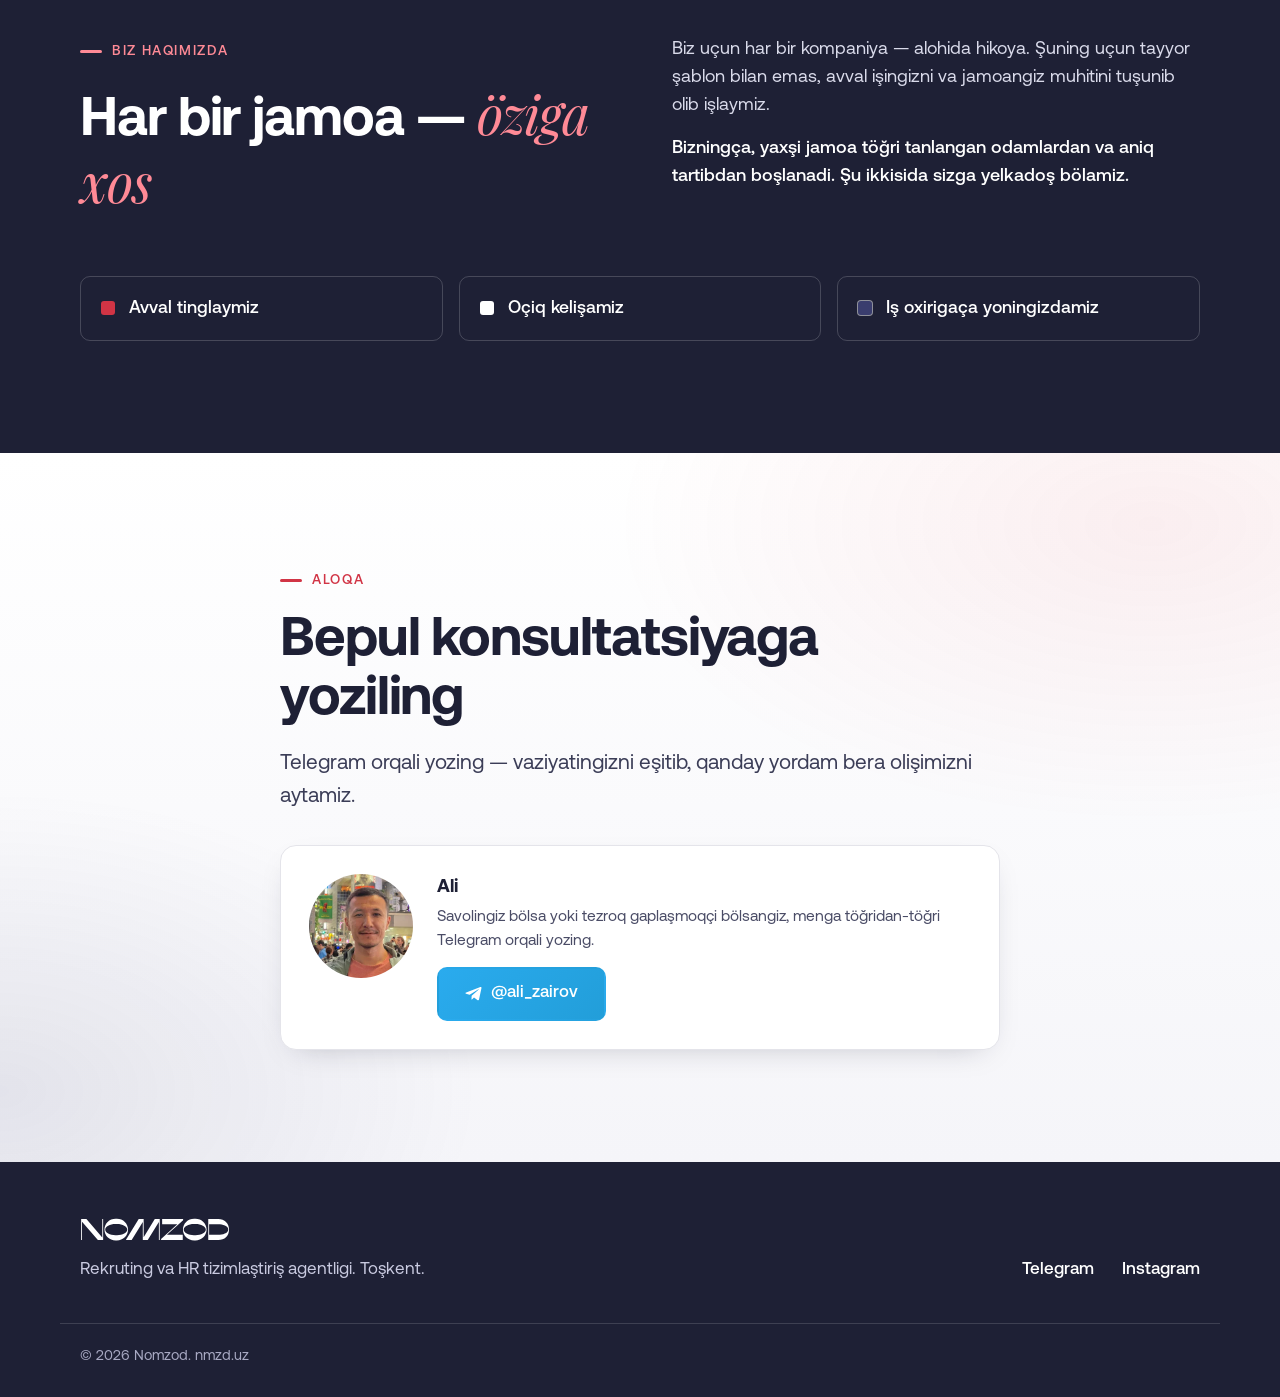
==== commit 3ece9d61: "Mijozlar ro'yxatidan 2 ta kompaniyani olib tashlash Co-Authored-By: Claude Opus 5.5 <noreply@anthrop" ====
--- a/Nomzod/index.html
+++ b/Nomzod/index.html
@@ -75,7 +75,7 @@
   </div>
   <div class="marquee" id="marquee" data-noconv>
     <ul class="marquee__row"><li>Najot Ta'lim</li><li>UCAN Consulting</li><li>IMAN Invest</li><li>ZIN-NUR Akademiyasi</li><li>Better Best</li><li>The Wolf</li><li>Universal Dekor</li><li>Safia Home</li><li>MA Business</li><li>Buraq Logistics</li></ul>
-    <ul class="marquee__row marquee__row--rev"><li>Maab Academy</li><li>Muhtasham Travel</li><li>Sayyid Academy</li><li>Moow Motors</li><li>Mohir Group</li><li>Risola Travel</li><li>Oscar</li><li>Aberno Group</li><li>SAG</li></ul>
+    <ul class="marquee__row marquee__row--rev"><li>Maab Academy</li><li>Muhtasham Travel</li><li>Moow Motors</li><li>Mohir Group</li><li>Risola Travel</li><li>Oscar</li><li>Aberno Group</li></ul>
   </div>
 </section>
 
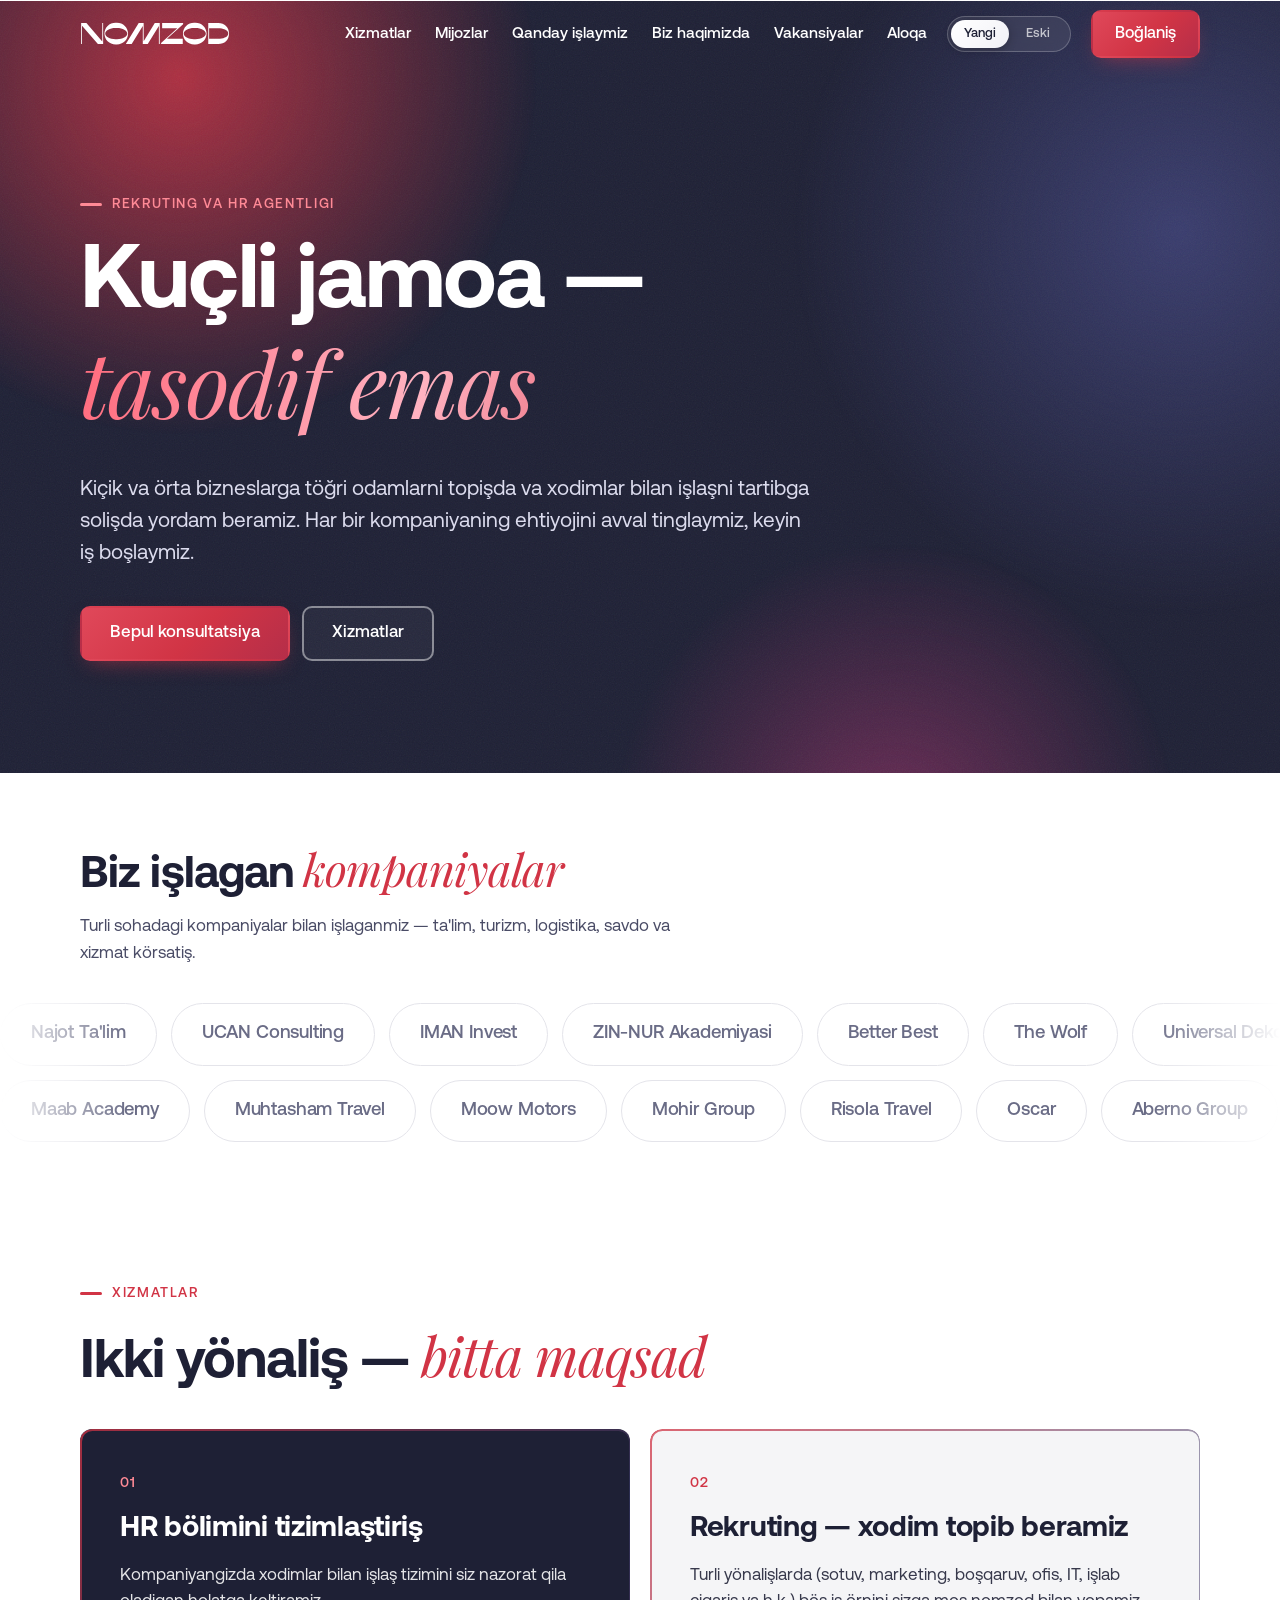
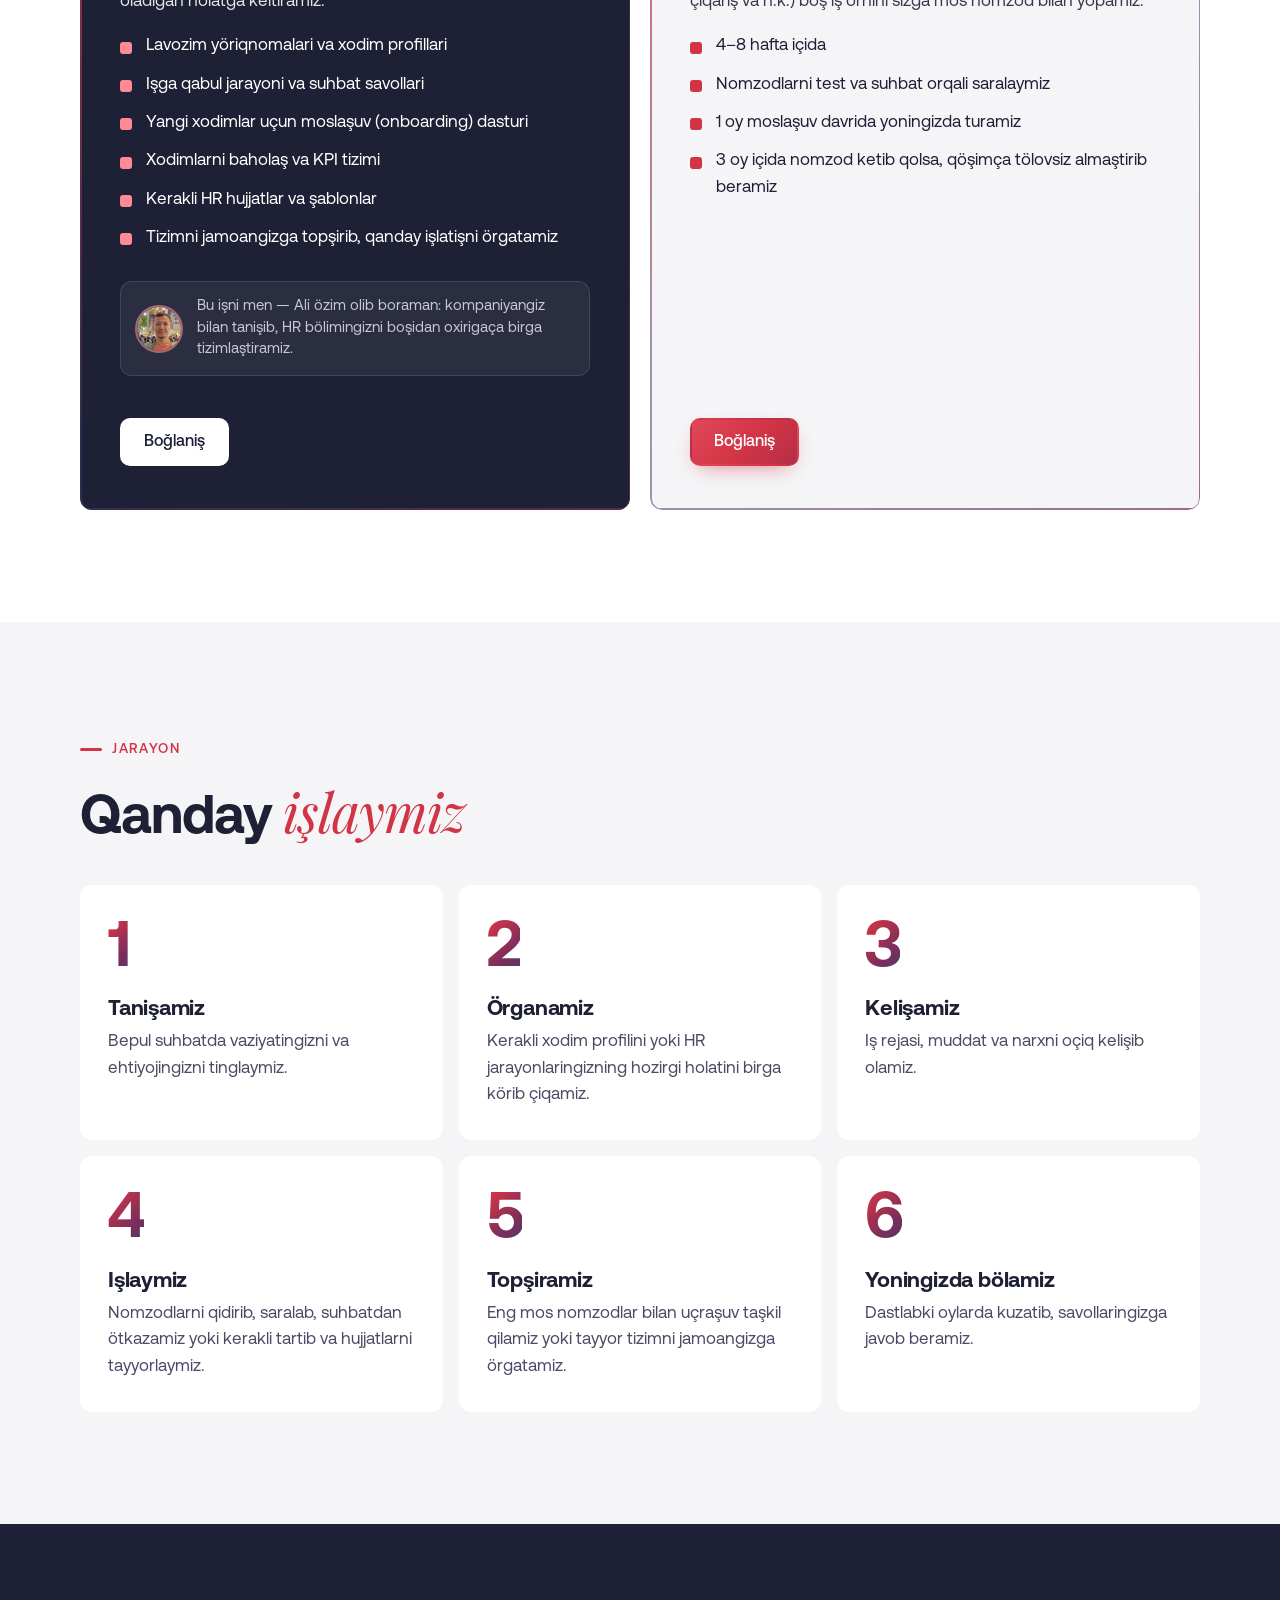
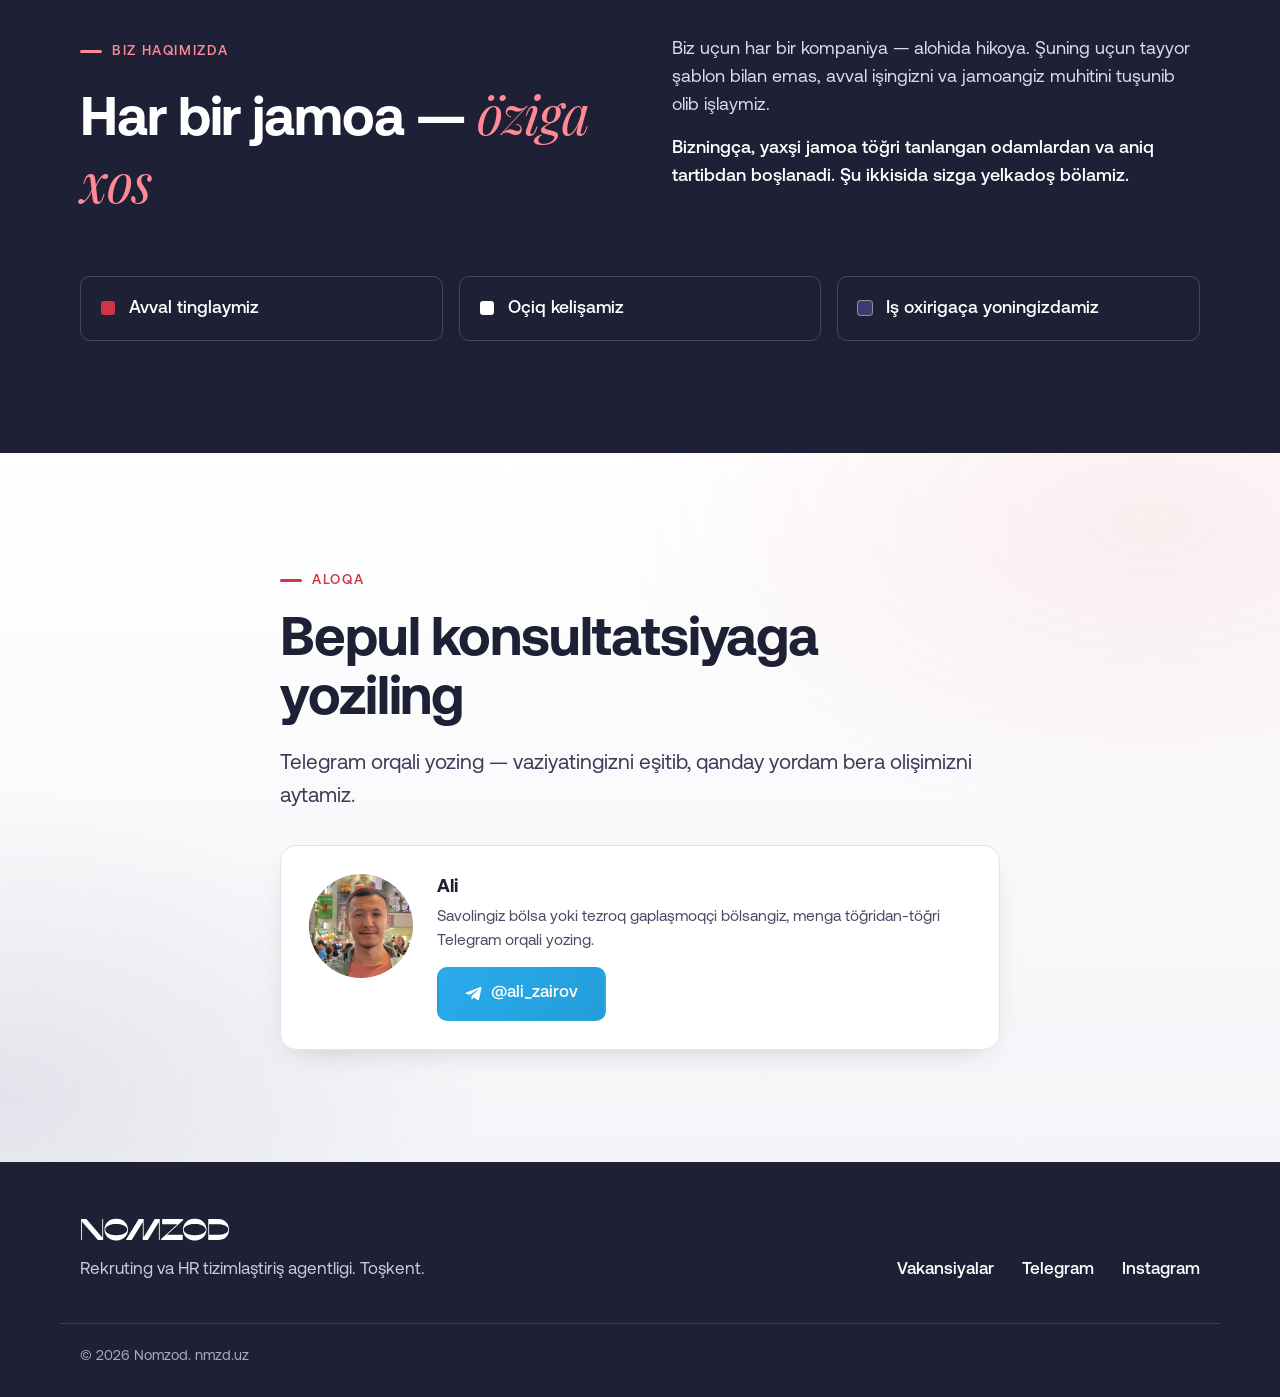
==== commit 78bb06b9: "Vakansiyalar bo'limi: HR va Sotuv menejeri anketalari Co-Authored-By: Claude Opus 5.5 <noreply@anthr" ====
--- a/Nomzod/index.html
+++ b/Nomzod/index.html
@@ -24,7 +24,7 @@
 <link rel="apple-touch-icon" href="assets/favicon.png">
 <link rel="preload" href="assets/fonts/AeonikPro-Regular.woff2" as="font" type="font/woff2" crossorigin>
 <link rel="preload" href="assets/fonts/AeonikPro-Bold.woff2" as="font" type="font/woff2" crossorigin>
-<link rel="stylesheet" href="assets/style.css?v=9">
+<link rel="stylesheet" href="assets/style.css?v=10">
 <script type="application/ld+json">
 {"@context":"https://schema.org","@type":"Organization","name":"Nomzod","url":"https://nmzd.uz","logo":"https://nmzd.uz/assets/favicon.png","description":"Rekruting va HR tizimlashtirish agentligi","sameAs": ["https://www.instagram.com/nomzod.agency", "https://t.me/ali_zairov"],
     "areaServed":{"@type":"City","name":"Toshkent"}}
@@ -41,6 +41,7 @@
       <a href="#mijozlar">Mijozlar</a>
       <a href="#jarayon">Qanday ishlaymiz</a>
       <a href="#biz-haqimizda">Biz haqimizda</a>
+      <a href="vakansiyalar/">Vakansiyalar</a>
       <a href="#ariza">Aloqa</a>
       <a class="btn btn--red nav__cta" href="#ariza">Bog'lanish</a>
     </nav>
@@ -215,6 +216,7 @@
       <p>Rekruting va HR tizimlashtirish agentligi. Toshkent.</p>
     </div>
     <div class="footer__links">
+      <a href="vakansiyalar/">Vakansiyalar</a>
       <a href="https://t.me/ali_zairov" target="_blank" rel="noopener">Telegram</a>
       <a href="https://www.instagram.com/nomzod.agency" target="_blank" rel="noopener">Instagram</a>
     </div>
@@ -222,8 +224,8 @@
   <div class="container footer__bot">© 2026 Nomzod. nmzd.uz</div>
 </footer>
 
-<script src="assets/config.js?v=9" defer></script>
-<script src="assets/main.js?v=9" defer></script>
+<script src="assets/config.js?v=10" defer></script>
+<script src="assets/main.js?v=10" defer></script>
 <script src="assets/alphabet.js?v=9" defer></script>
 </body>
 </html>
--- a/Nomzod/assets/style.css
+++ b/Nomzod/assets/style.css
@@ -59,12 +59,13 @@
 @media(min-width:960px){
   .logo{width:150px}
   .burger{display:none}
-  .nav{position:static;display:flex;flex-direction:row;align-items:center;gap:30px;margin-left:auto;padding:0;border:0;background:none;color:#fff;transition:color .3s}
+  .nav{position:static;display:flex;flex-direction:row;align-items:center;gap:24px;margin-left:auto;padding:0;border:0;background:none;color:#fff;transition:color .3s}
   .header.is-stuck .nav{color:var(--navy)}
-  .nav a:not(.btn){padding:6px 0;border:0;font-size:.97rem}
+  .nav a:not(.btn){padding:6px 0;border:0;font-size:.97rem;white-space:nowrap}
   .nav a:not(.btn):hover{color:#FF8A96}
   .header.is-stuck .nav a:not(.btn):hover{color:var(--red)}
   .nav__cta{display:none}
+  @media(max-width:1200px){.nav{gap:16px}.nav a:not(.btn){font-size:.9rem}.header__in{gap:14px}}
   .header__cta{display:inline-flex}
   .header__cta{margin-left:0}
 }
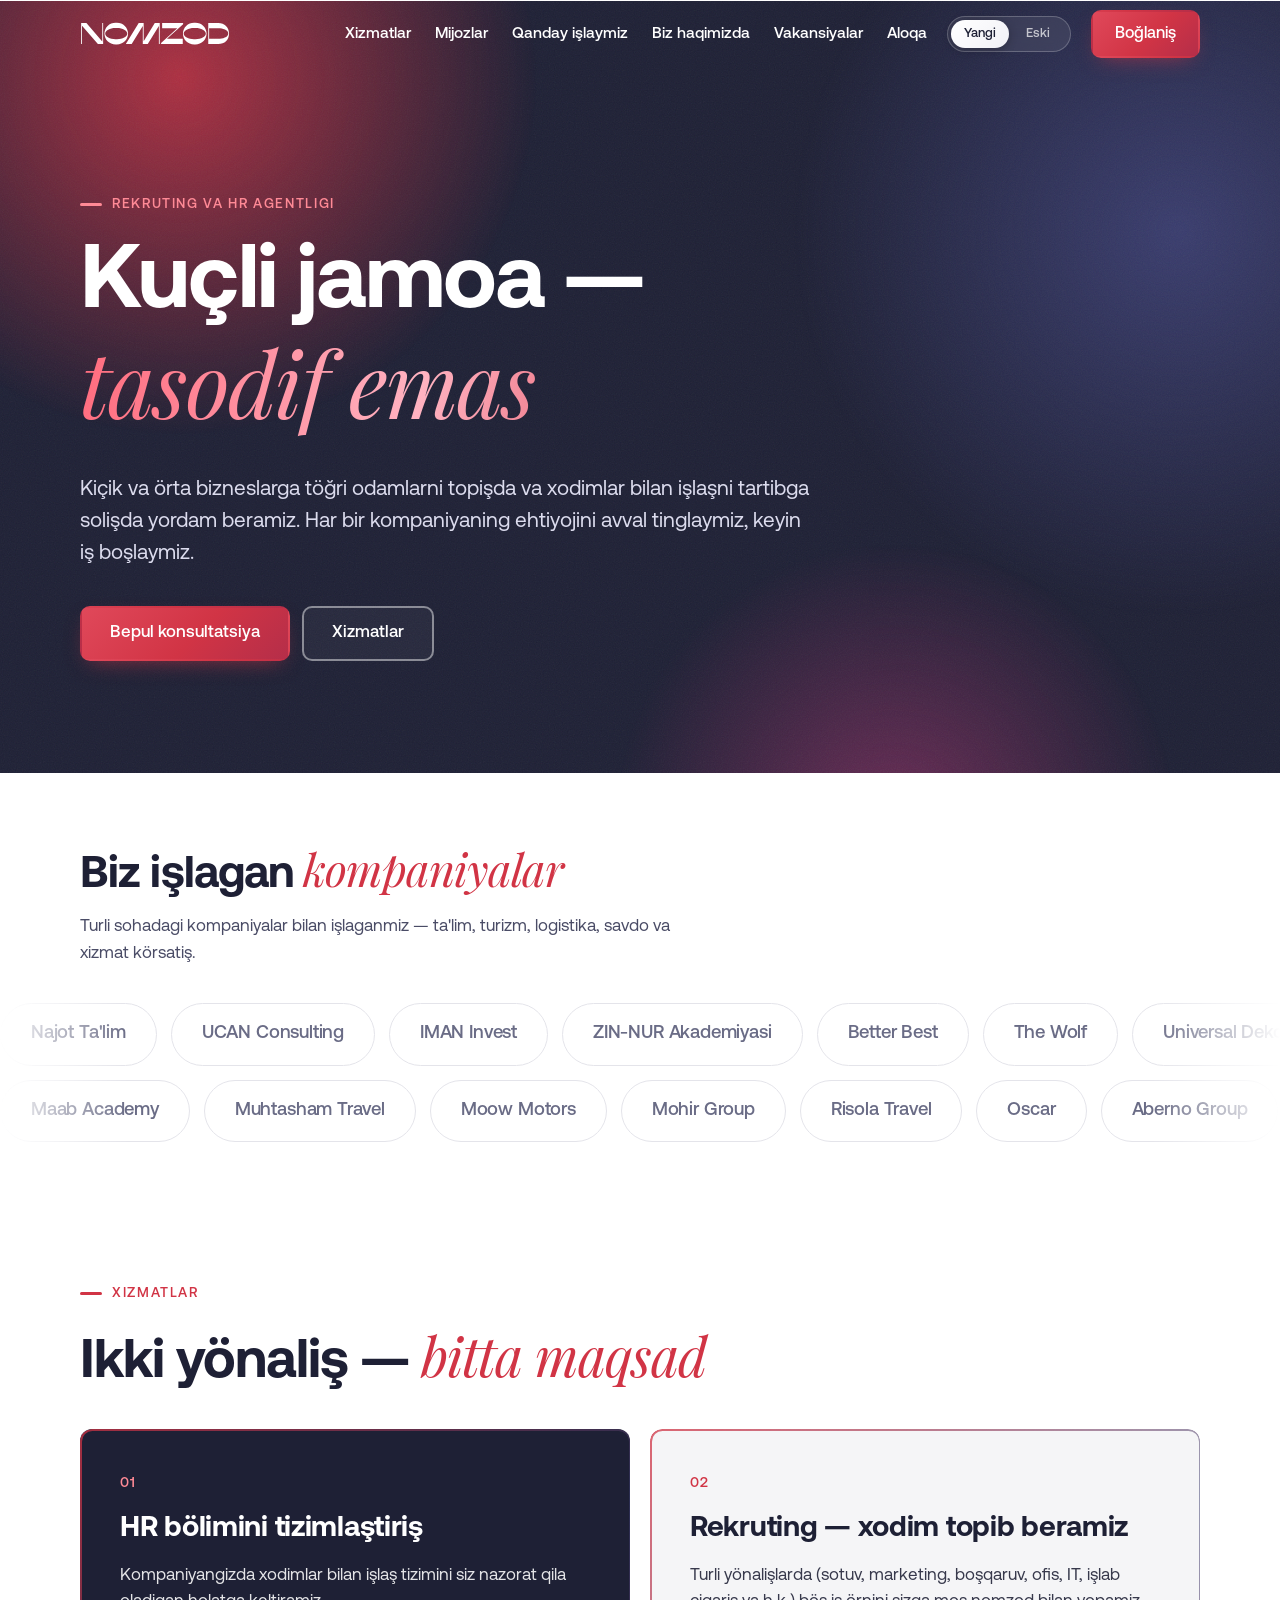
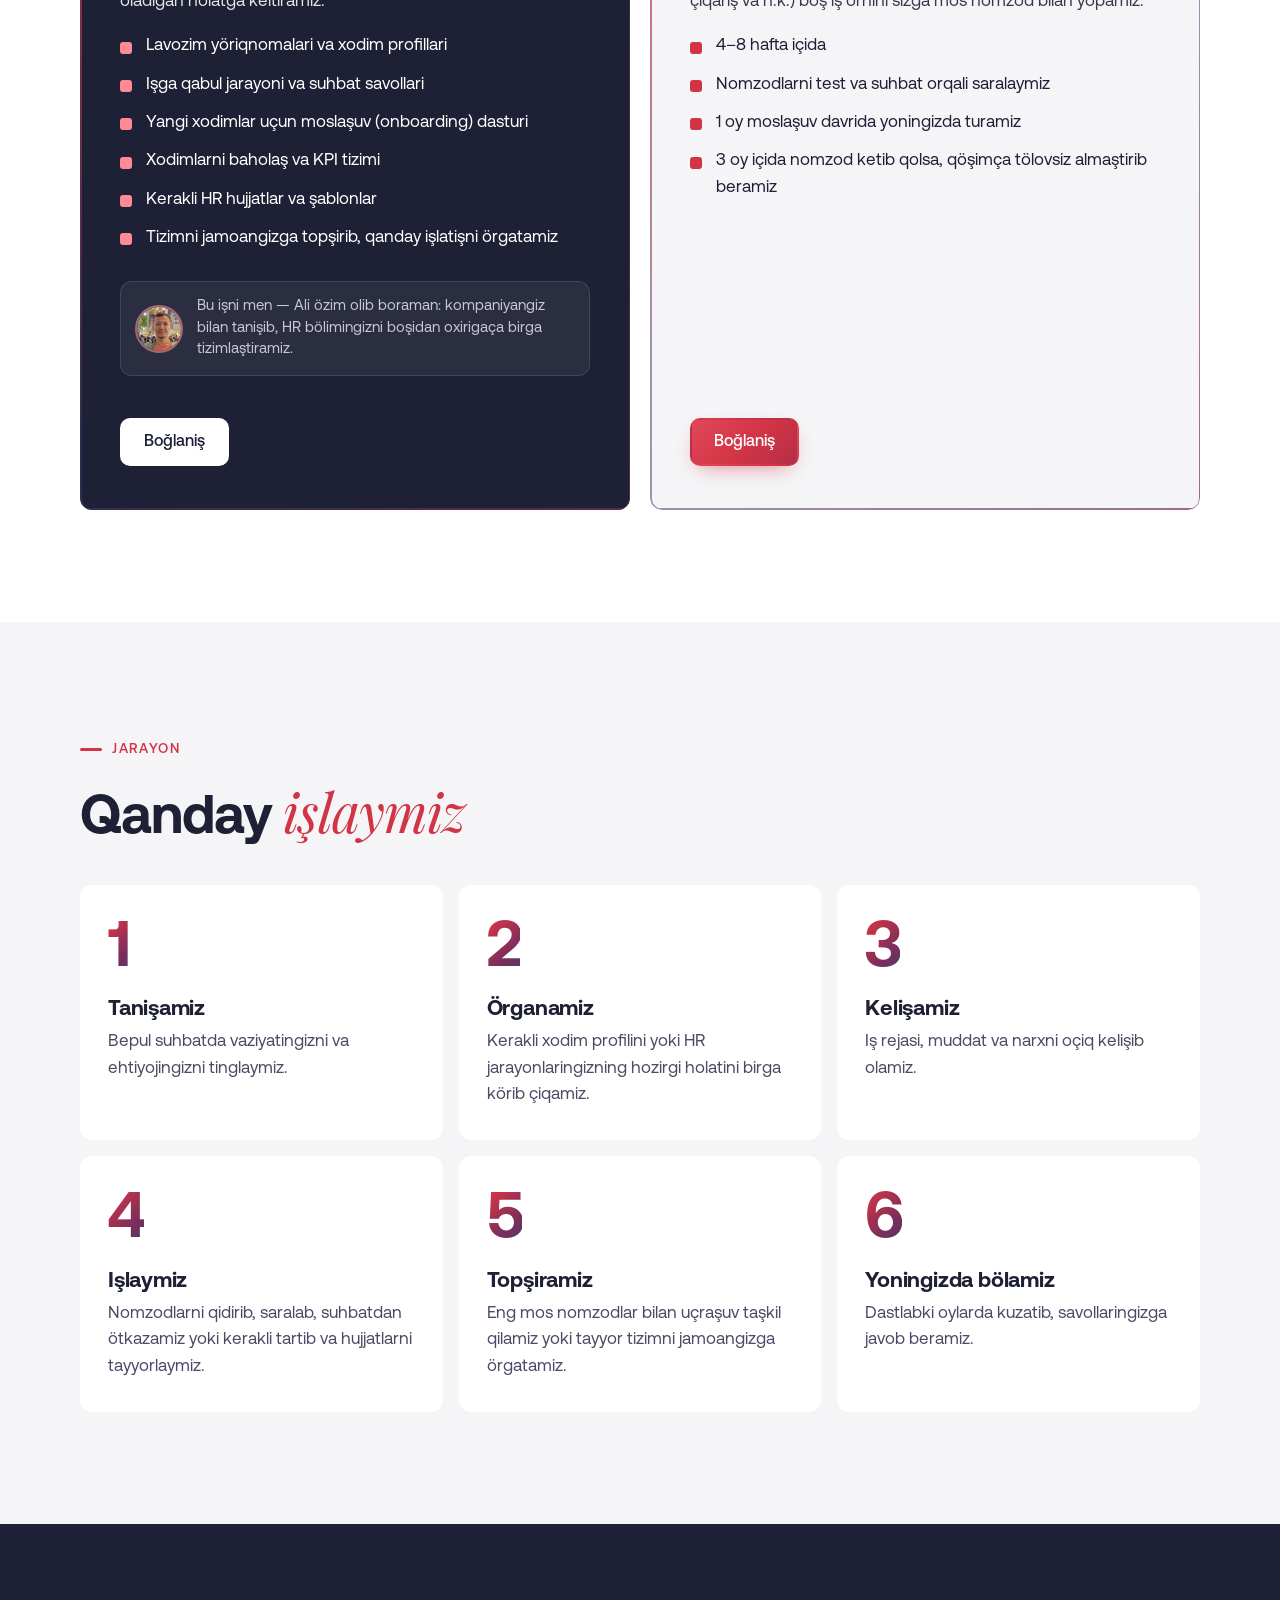
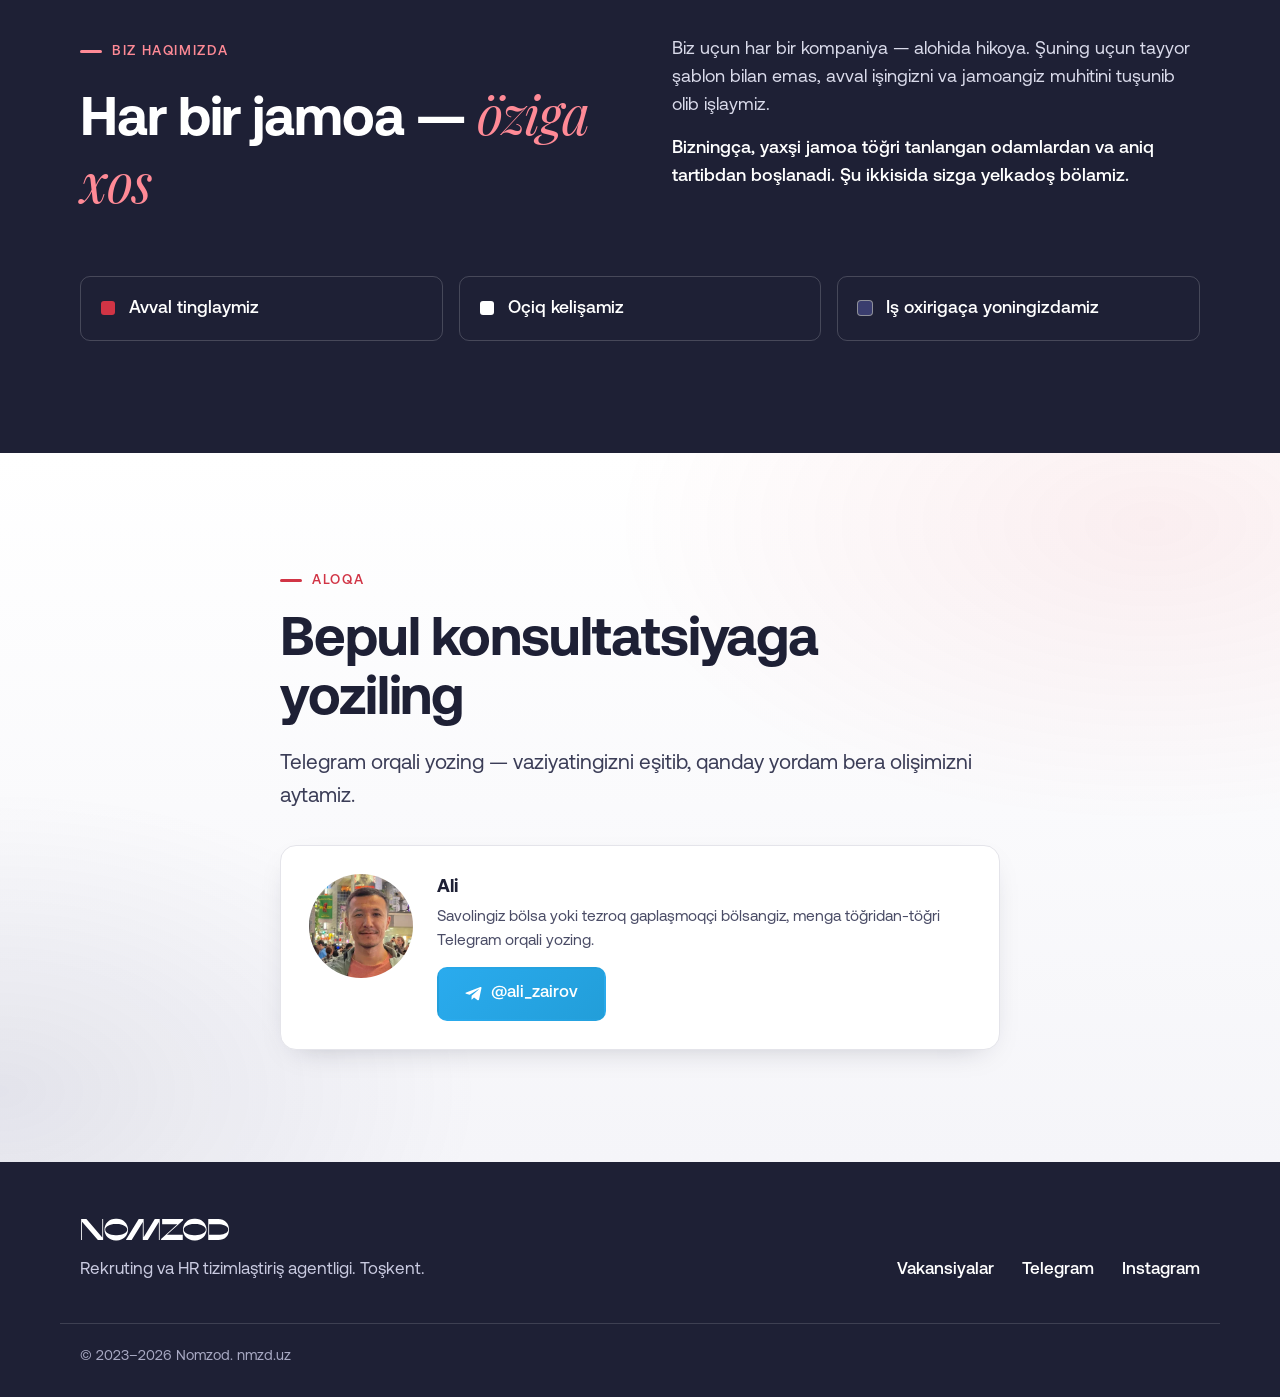
==== commit 48da7fc7: "Footer: © 2023–2026 (Nomzod 2023-yildan beri) Co-Authored-By: Claude Opus 5.5 <noreply@anthropic.com" ====
--- a/Nomzod/index.html
+++ b/Nomzod/index.html
@@ -221,10 +221,10 @@
       <a href="https://www.instagram.com/nomzod.agency" target="_blank" rel="noopener">Instagram</a>
     </div>
   </div>
-  <div class="container footer__bot">© 2026 Nomzod. nmzd.uz</div>
+  <div class="container footer__bot">© 2023–2026 Nomzod. nmzd.uz</div>
 </footer>
 
-<script src="assets/config.js?v=10" defer></script>
+<script src="assets/config.js?v=11" defer></script>
 <script src="assets/main.js?v=10" defer></script>
 <script src="assets/alphabet.js?v=9" defer></script>
 </body>
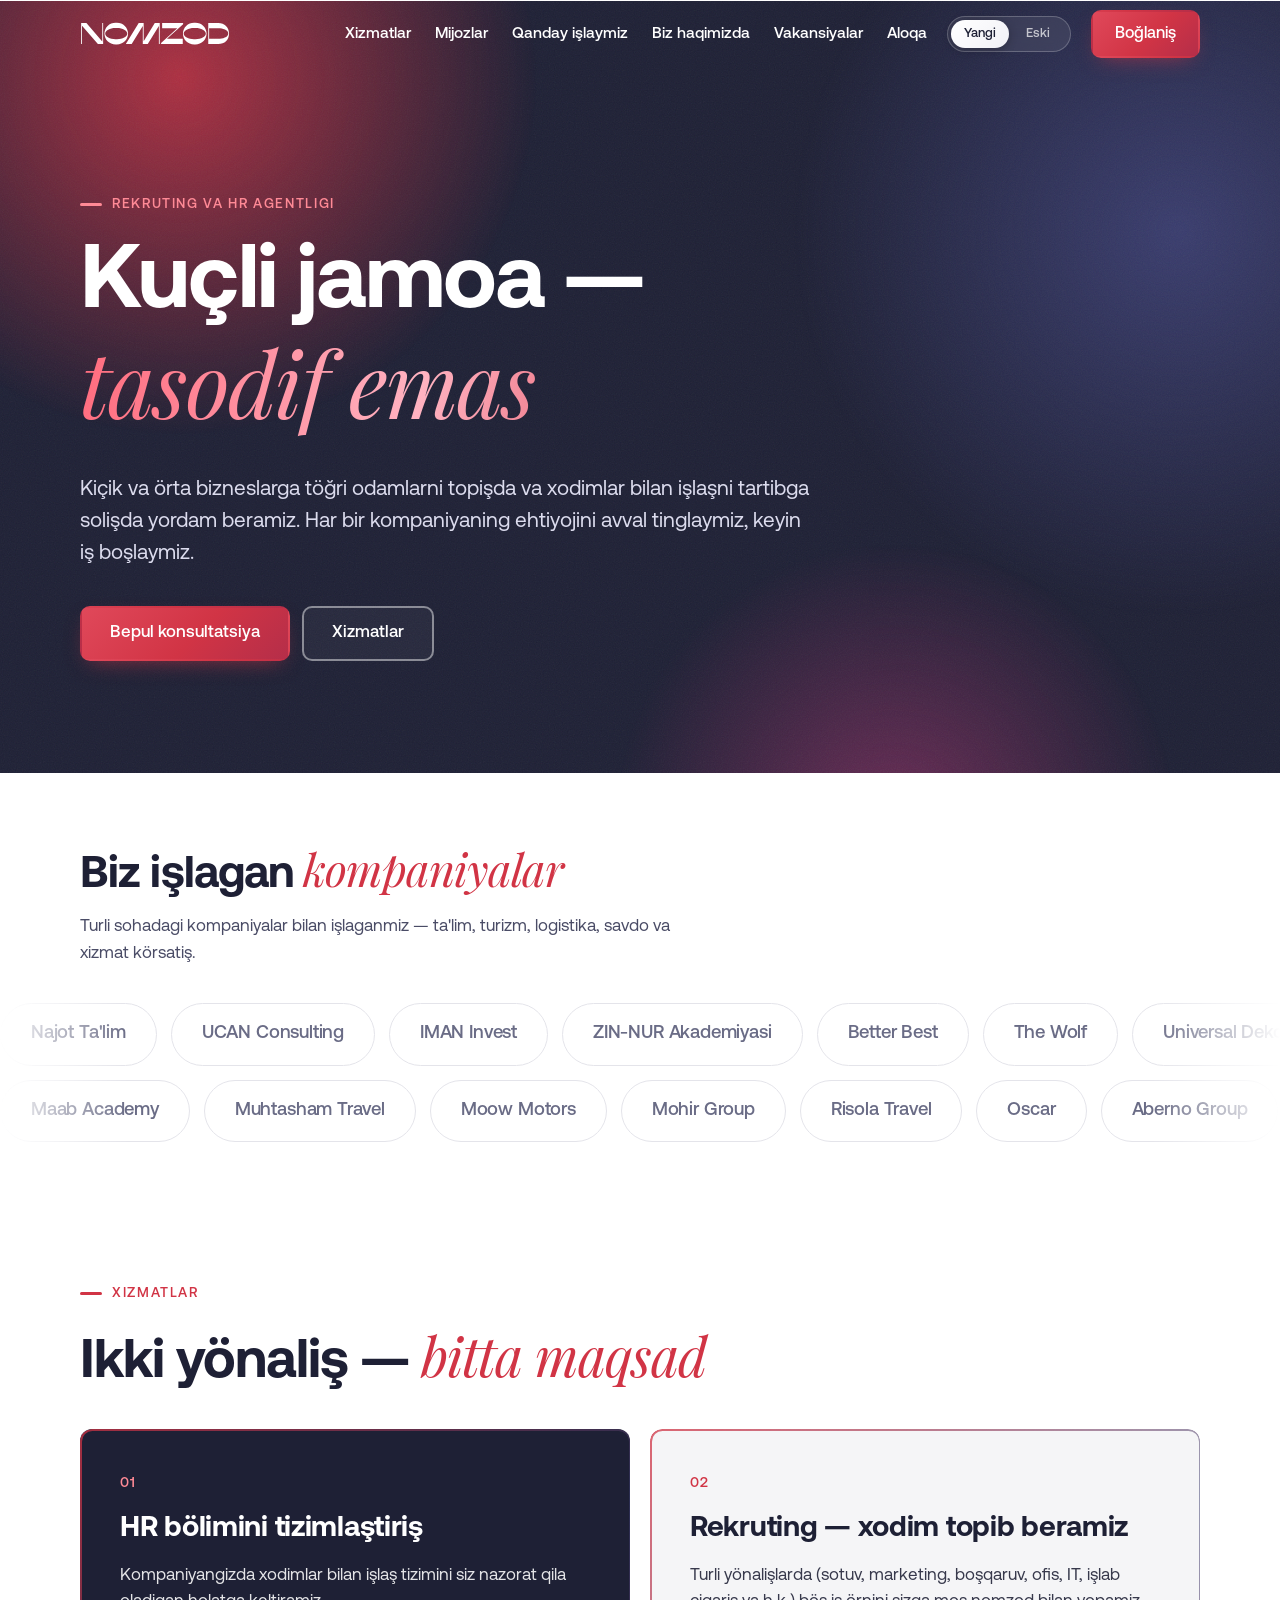
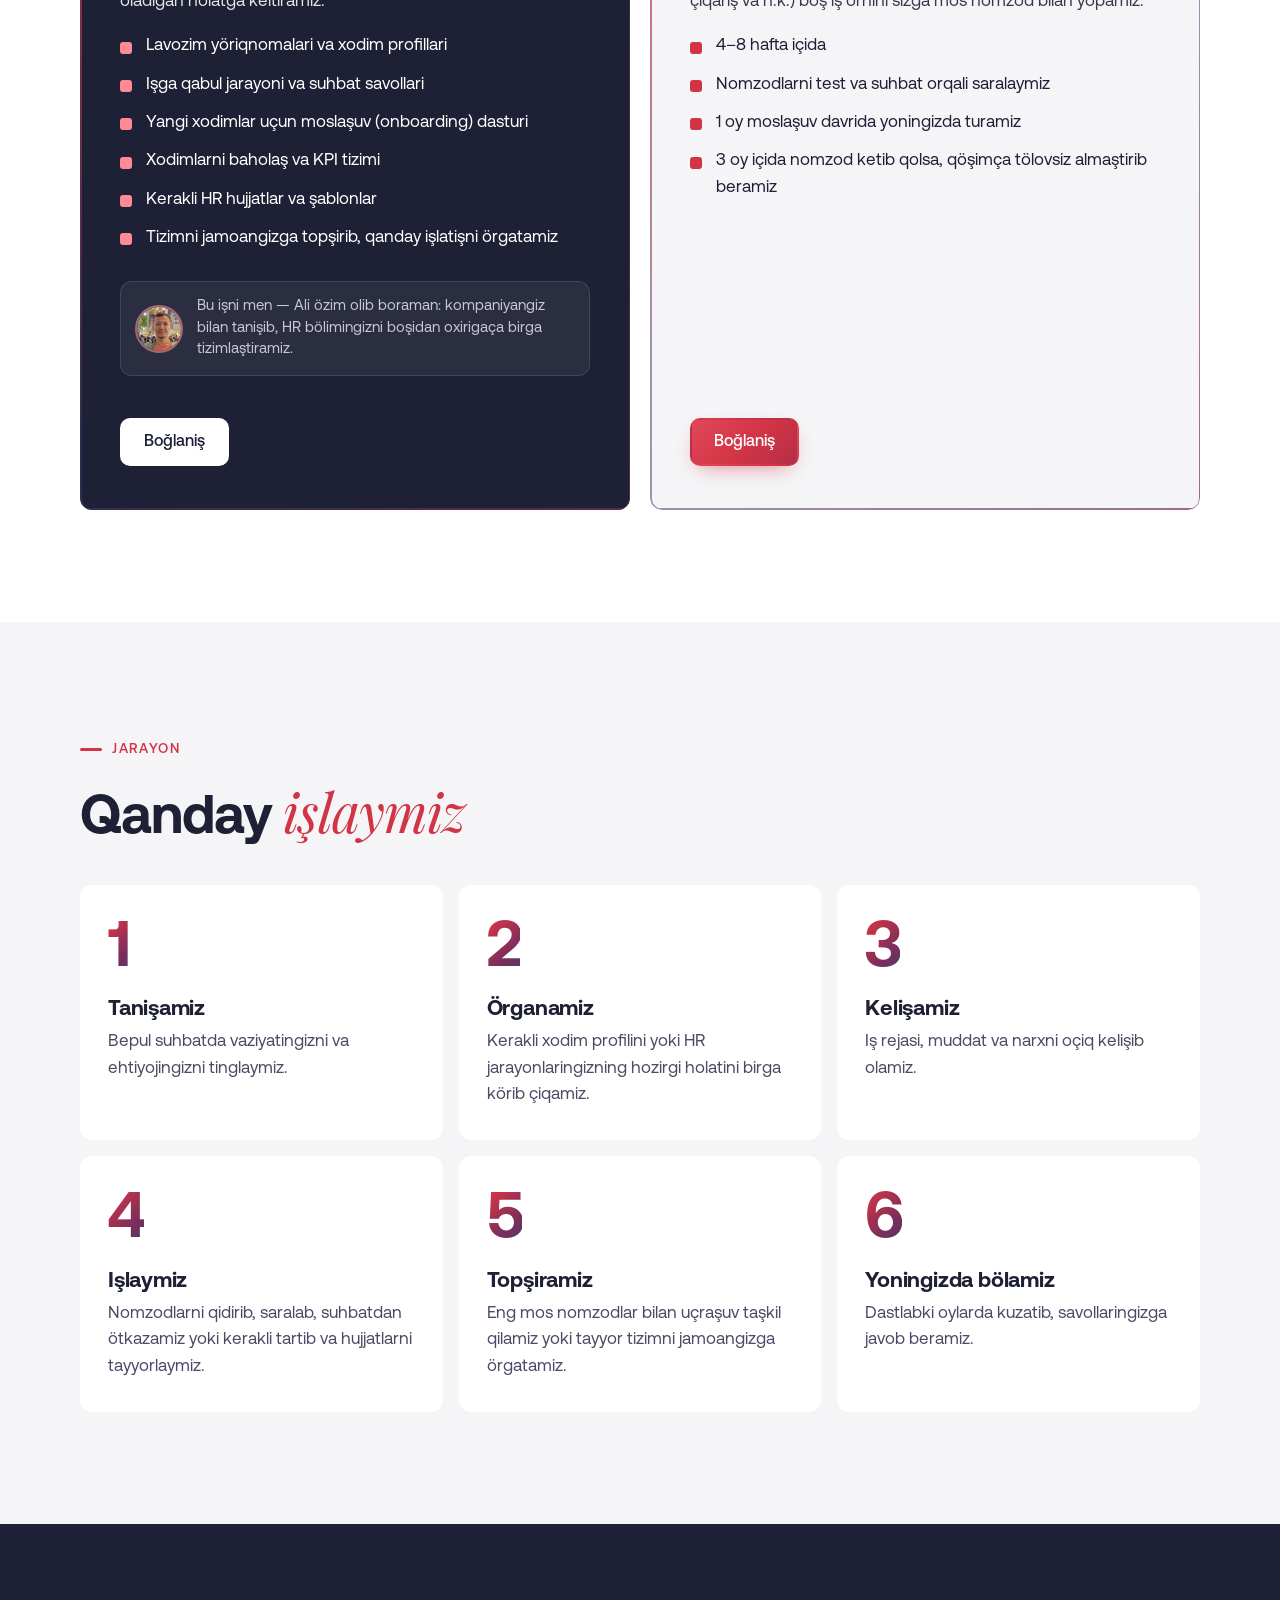
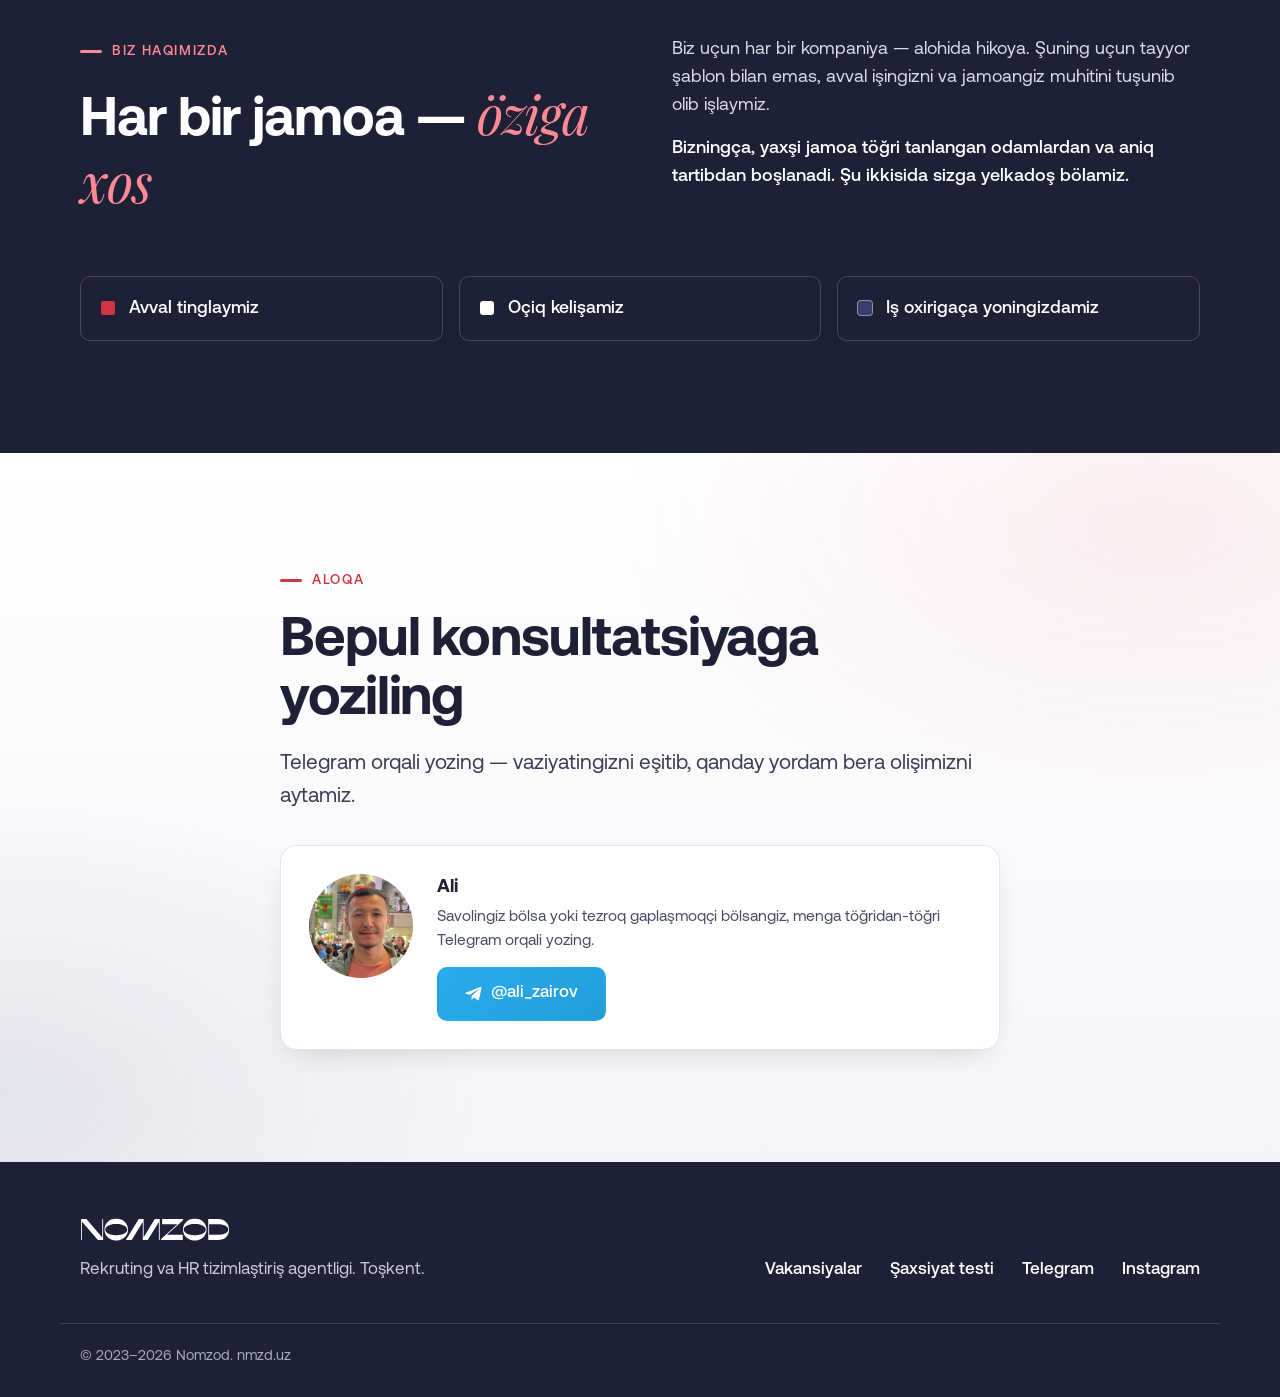
==== commit a99d64f7: "Footer: Shaxsiyat testiga havola Co-Authored-By: Claude Opus 5.5 <noreply@anthropic.com> Claude-Sess" ====
--- a/Nomzod/index.html
+++ b/Nomzod/index.html
@@ -217,6 +217,7 @@
     </div>
     <div class="footer__links">
       <a href="vakansiyalar/">Vakansiyalar</a>
+      <a href="shaxsiyat-testi/">Shaxsiyat testi</a>
       <a href="https://t.me/ali_zairov" target="_blank" rel="noopener">Telegram</a>
       <a href="https://www.instagram.com/nomzod.agency" target="_blank" rel="noopener">Instagram</a>
     </div>
